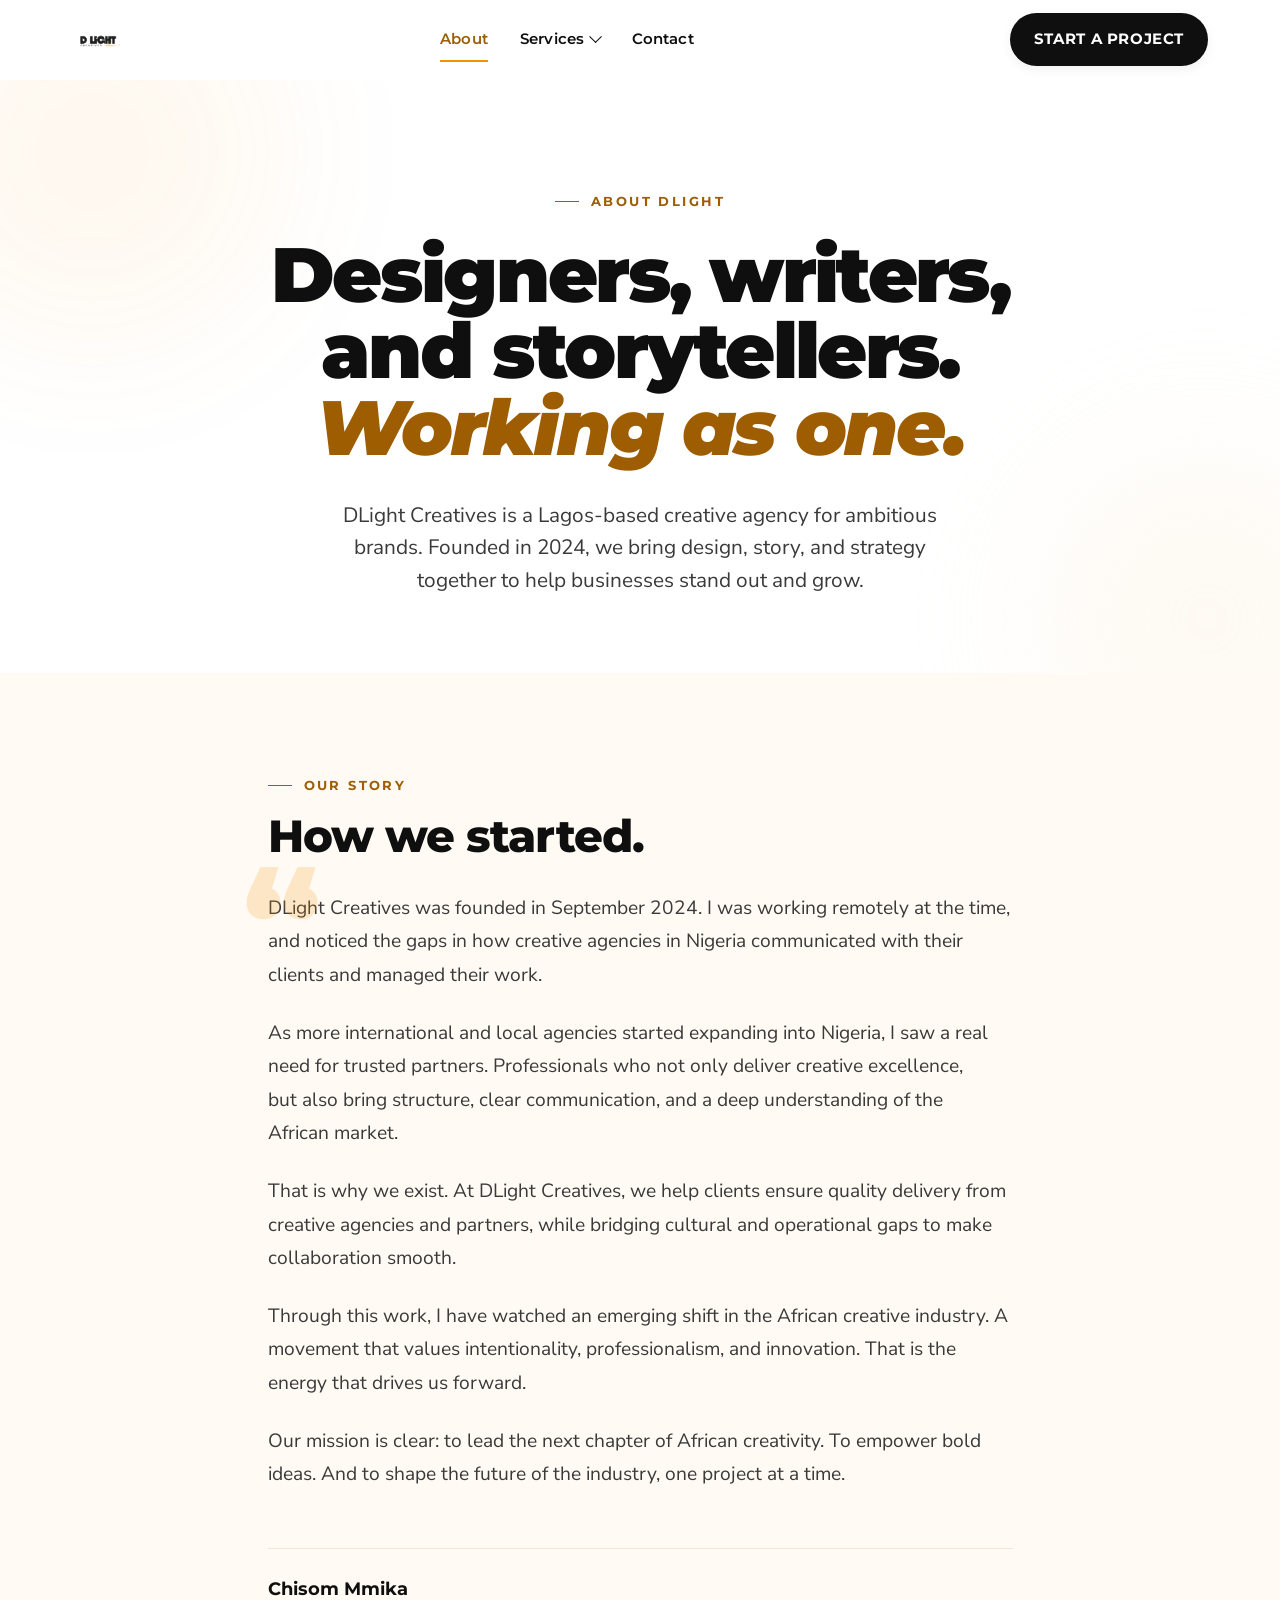
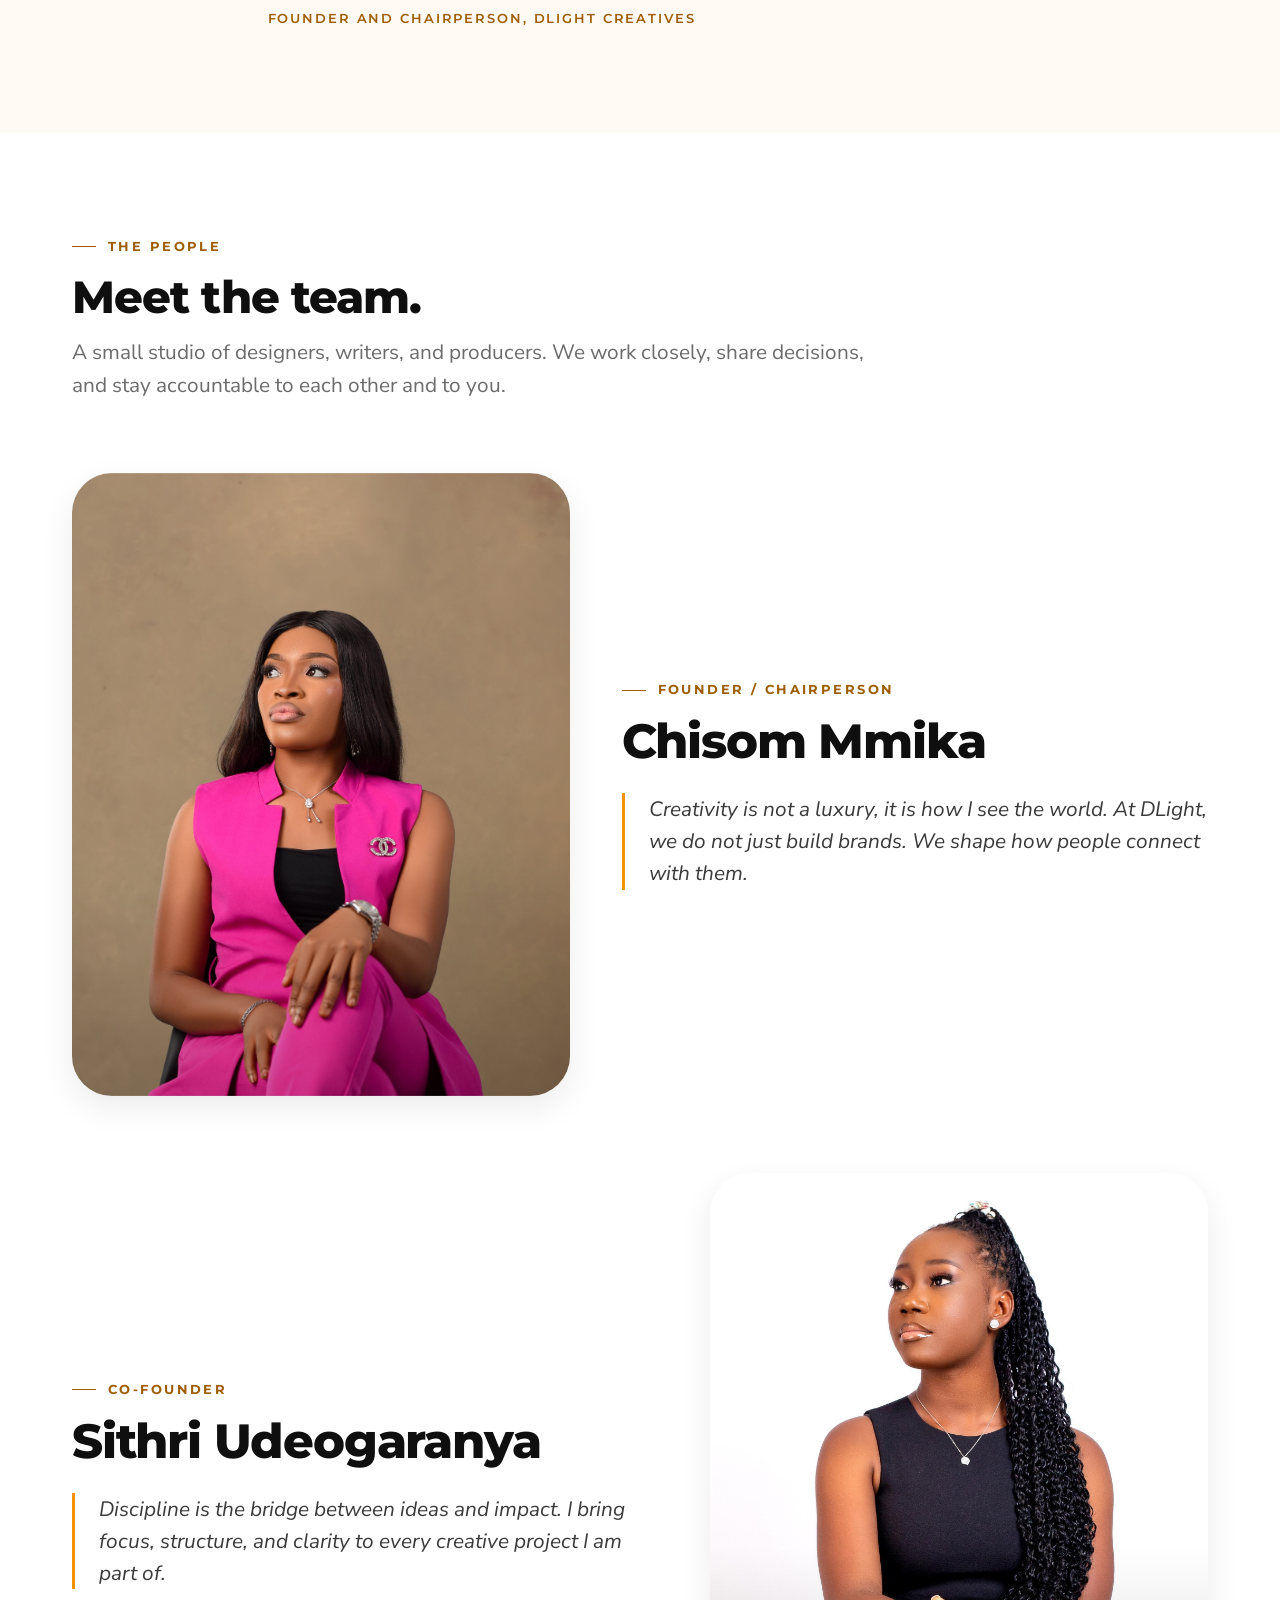
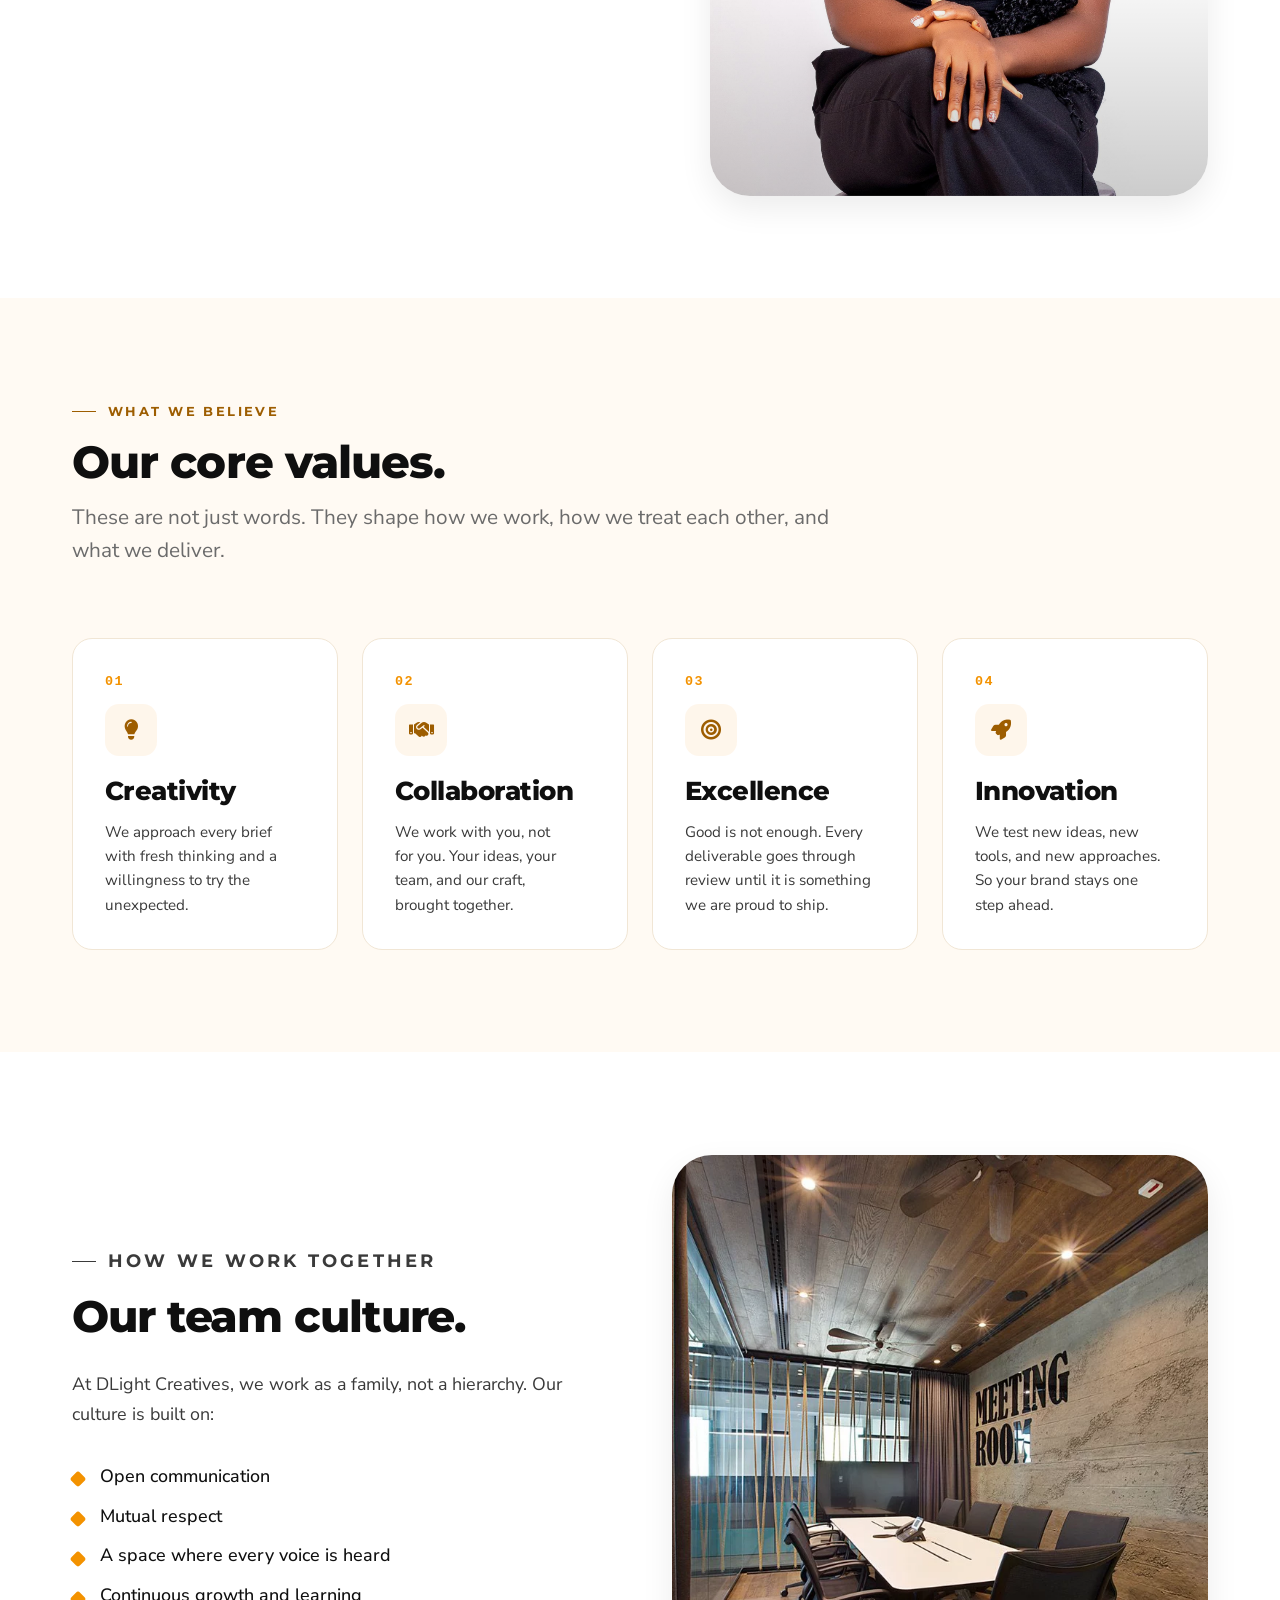
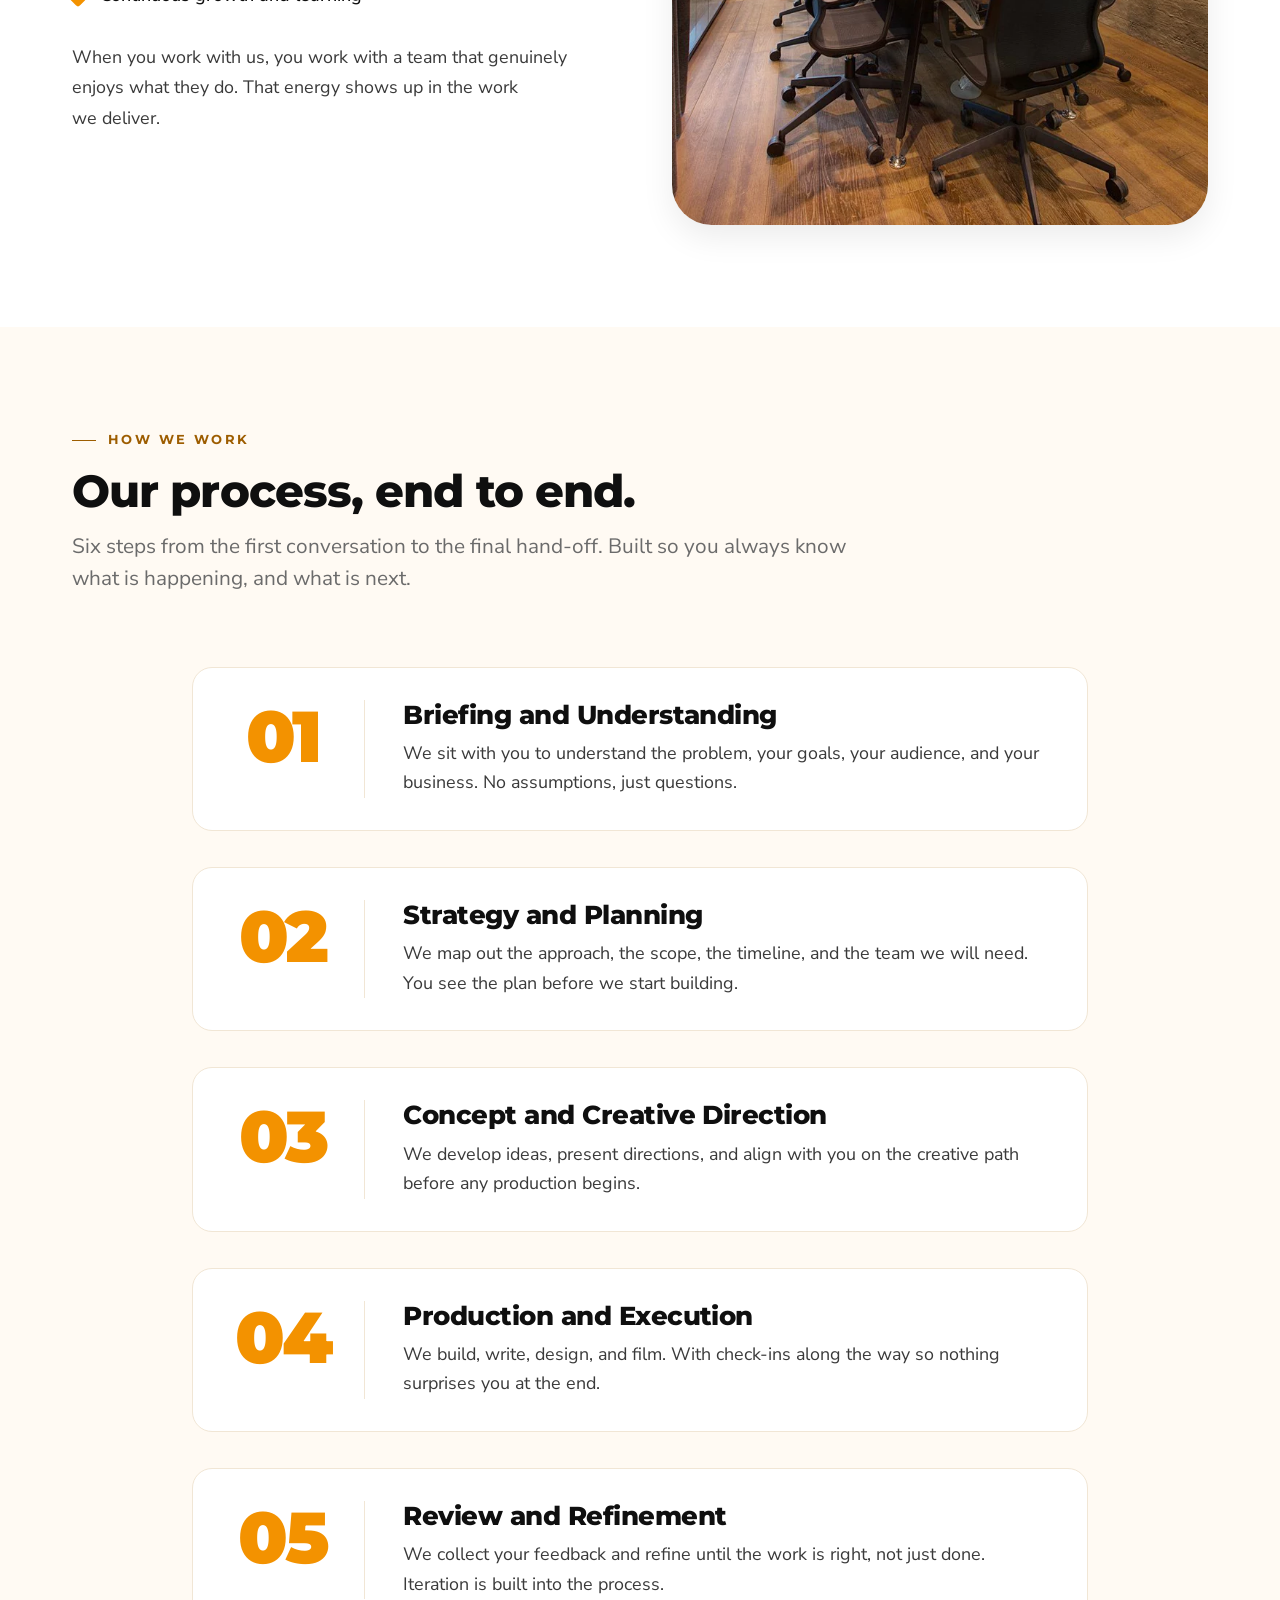
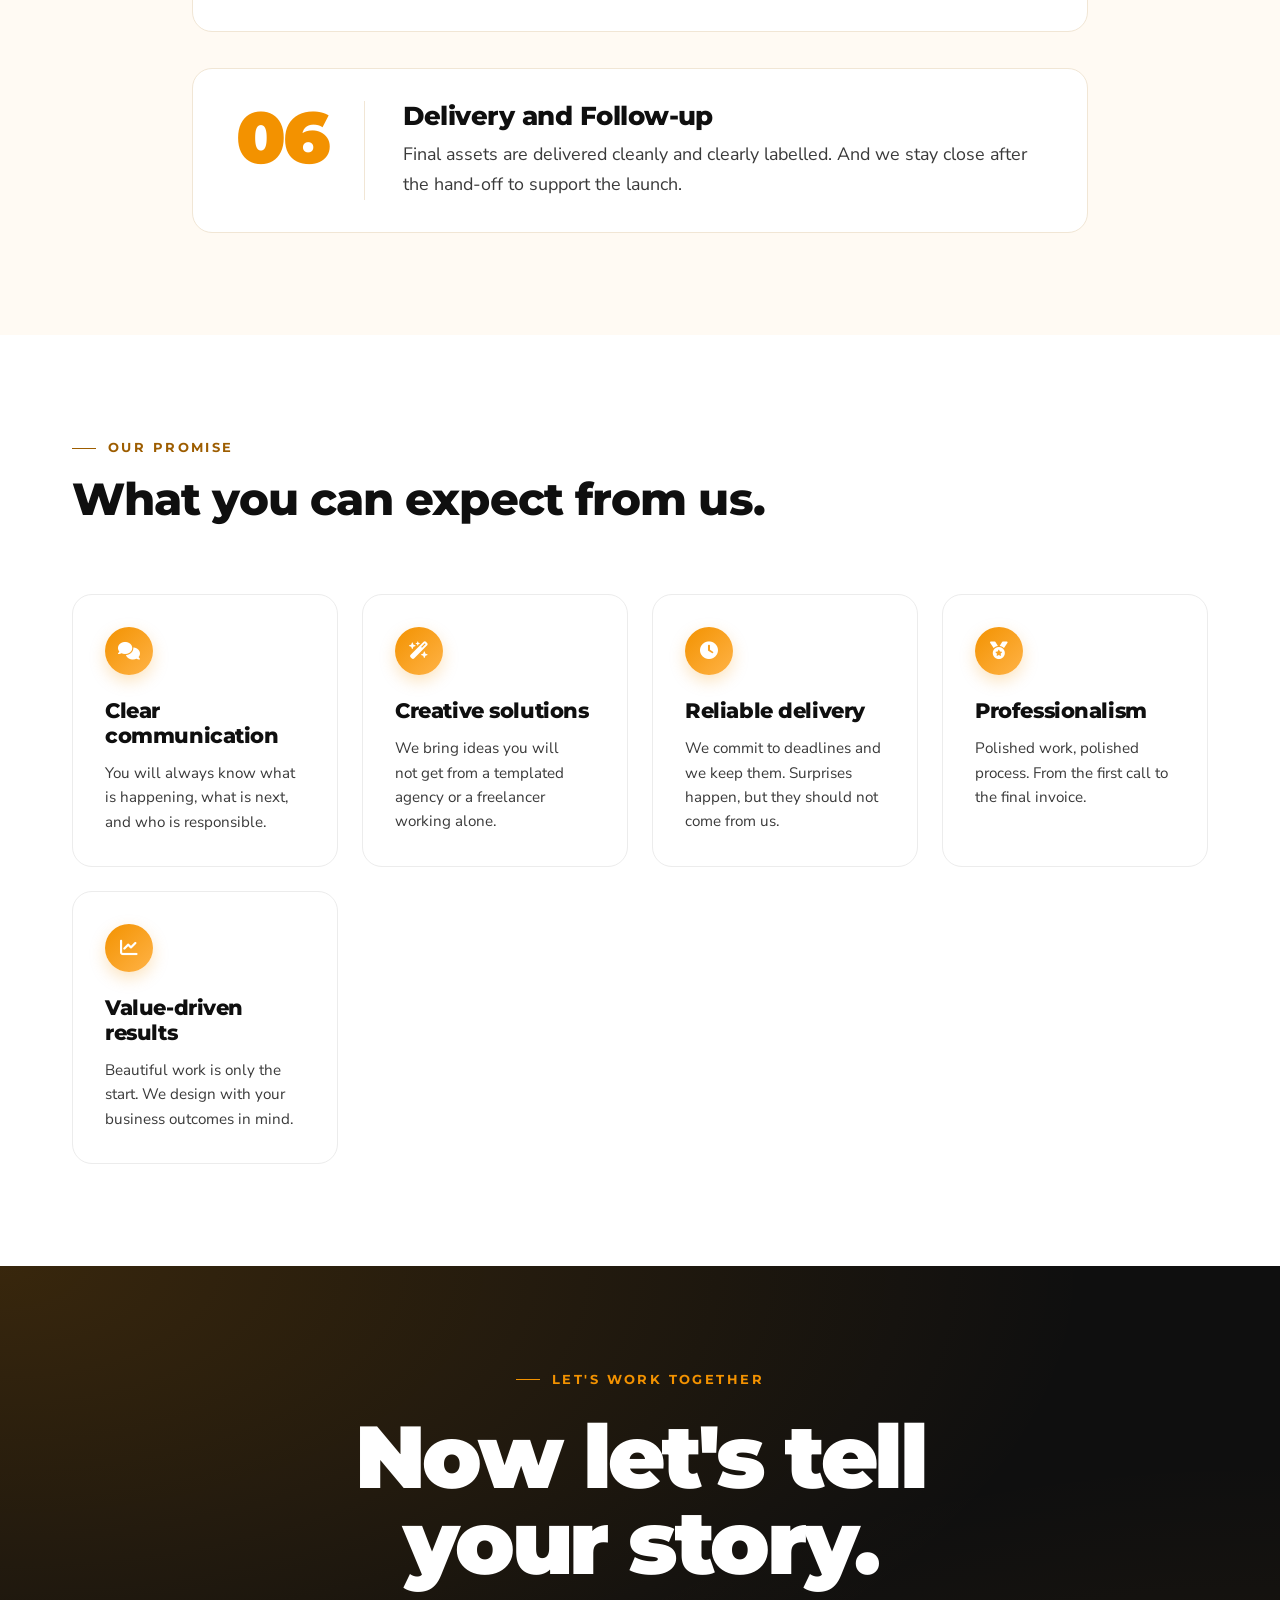
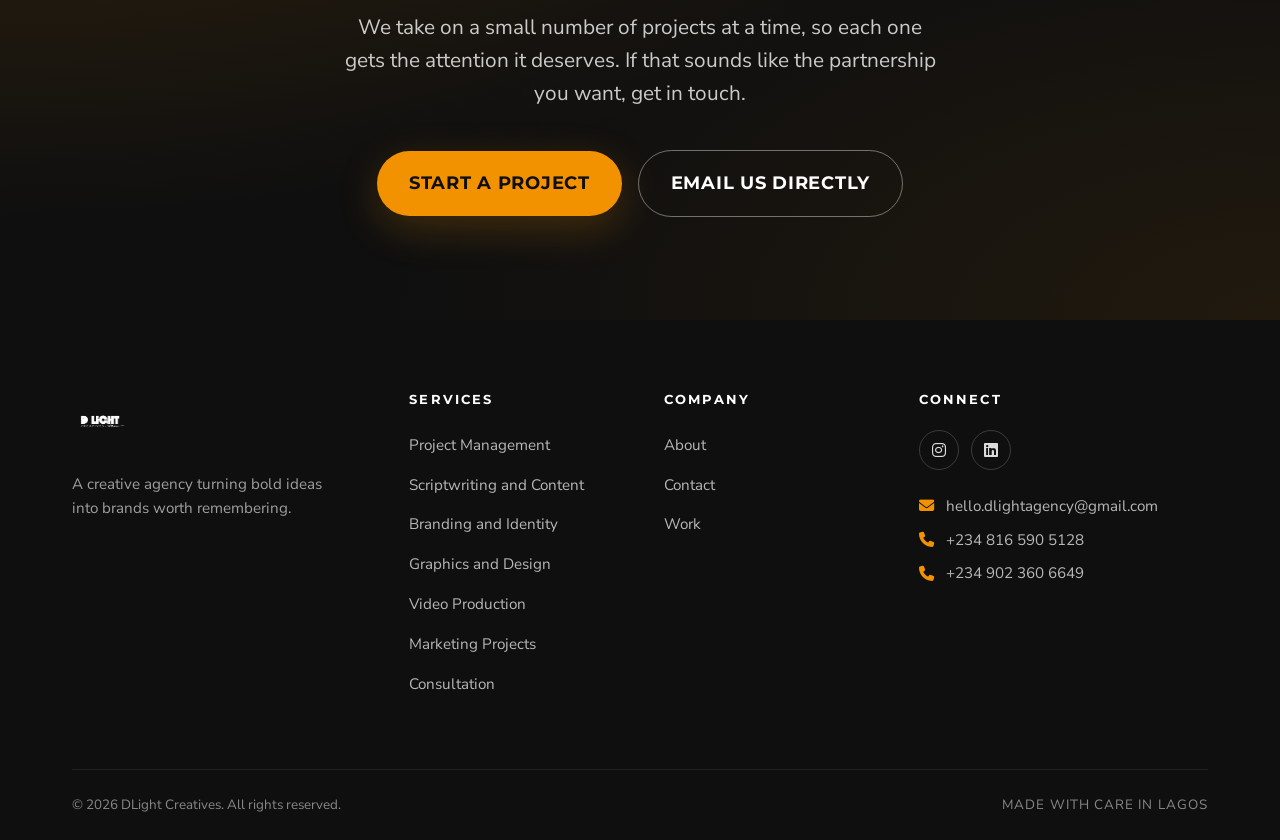
==== about.html @ 4fdcde39 "Initial commit" ====
<!doctype html>
<html lang="en">
  <head>
    <meta charset="UTF-8" />
    <meta
      name="viewport"
      content="width=device-width, initial-scale=1, viewport-fit=cover"
    />
    <meta
      name="theme-color"
      content="#f39200"
      media="(prefers-color-scheme: light)"
    />
    <meta
      name="theme-color"
      content="#0f0f0f"
      media="(prefers-color-scheme: dark)"
    />

    <title>About :: DLight Creatives</title>
    <meta
      name="description"
      content="DLight Creatives is a Lagos-based creative agency founded in 2024. Meet the team behind brands worth talking about, and learn how we work."
    />
    <link rel="canonical" href="https://dlightagency.com/about.html" />

    <!-- Open Graph -->
    <meta property="og:type" content="website" />
    <meta property="og:site_name" content="DLight Creatives" />
    <meta property="og:title" content="About DLight Creatives" />
    <meta
      property="og:description"
      content="The team behind DLight Creatives, the story of how we started, and the way we work."
    />
    <meta property="og:url" content="https://dlightagency.com/about.html" />
    <meta
      property="og:image"
      content="https://dlightagency.com/images/dlight_creatives_logo-removebg-preview.png"
    />
    <meta property="og:locale" content="en_NG" />

    <!-- Twitter -->
    <meta name="twitter:card" content="summary_large_image" />
    <meta name="twitter:title" content="About DLight Creatives" />
    <meta
      name="twitter:description"
      content="The team behind DLight Creatives, our story, and how we work."
    />
    <meta
      name="twitter:image"
      content="https://dlightagency.com/images/dlight_creatives_logo-removebg-preview.png"
    />

    <!-- Favicons -->
    <link
      rel="icon"
      type="image/png"
      href="images/dlight_creatives_logo-removebg-preview.png"
    />
    <link
      rel="apple-touch-icon"
      href="images/dlight_creatives_logo-removebg-preview.png"
    />

    <!-- Fonts -->
    <link rel="preconnect" href="https://fonts.googleapis.com" />
    <link rel="preconnect" href="https://fonts.gstatic.com" crossorigin />
    <link
      href="https://fonts.googleapis.com/css2?family=Montserrat:wght@600;700;800;900&family=Nunito+Sans:wght@400;600;700&display=swap"
      rel="stylesheet"
    />

    <!-- Icons -->
    <link
      rel="stylesheet"
      href="https://cdnjs.cloudflare.com/ajax/libs/font-awesome/6.5.0/css/all.min.css"
    />

    <!-- Styles -->
    <link rel="stylesheet" href="styles.css" />
    <link rel="stylesheet" href="about.css" />

    <!-- Structured data: AboutPage -->
    <script type="application/ld+json">
      {
        "@context": "https://schema.org",
        "@type": "AboutPage",
        "name": "About DLight Creatives",
        "url": "https://dlightagency.com/about.html",
        "mainEntity": {
          "@type": "Organization",
          "name": "DLight Creatives",
          "foundingDate": "2024-09",
          "founder": [
            {
              "@type": "Person",
              "name": "Chisom Mmika",
              "jobTitle": "Chairperson and CEO"
            },
            {
              "@type": "Person",
              "name": "Sithri Udeogaranya",
              "jobTitle": "Co-Founder"
            }
          ],
          "address": {
            "@type": "PostalAddress",
            "addressLocality": "Lagos",
            "addressCountry": "NG"
          }
        }
      }
    </script>
  </head>

  <body>
    <a class="skip-link" href="#main">Skip to content</a>

    <!-- =====================================================================
       HEADER (identical across pages)
       ===================================================================== -->
    <header class="site-header">
      <div class="container header-inner">
        <a href="index.html" class="logo" aria-label="DLight Creatives, home">
          <img
            src="images/dlight_creatives_logo-removebg-preview.png"
            alt="DLight Creatives"
            width="160"
            height="52"
          />
        </a>

        <nav class="main-nav" aria-label="Primary">
          <button
            class="nav-toggle"
            aria-expanded="false"
            aria-controls="primary-menu"
            aria-label="Open menu"
          >
            <span></span>
          </button>

          <ul id="primary-menu" class="nav-list">
            <li class="nav-item">
              <a href="about.html" aria-current="page">About</a>
            </li>
            <li class="nav-item dropdown">
              <button
                class="drop-toggle"
                type="button"
                aria-expanded="false"
                aria-haspopup="true"
              >
                Services <span class="chev" aria-hidden="true"></span>
              </button>
              <div class="mega-menu" role="region" aria-label="Services menu">
                <div class="mega-grid">
                  <div class="mega-col">
                    <h4>Strategy and Story</h4>
                    <ul>
                      <li>
                        <a href="index.html#project-management"
                          >Project Management</a
                        >
                      </li>
                      <li>
                        <a href="index.html#scriptwriting-content"
                          >Scriptwriting and Content</a
                        >
                      </li>
                      <li>
                        <a href="index.html#branding-identity"
                          >Branding and Identity</a
                        >
                      </li>
                      <li>
                        <a href="index.html#consultation-services"
                          >Consultation</a
                        >
                      </li>
                    </ul>
                  </div>
                  <div class="mega-col">
                    <h4>Design and Production</h4>
                    <ul>
                      <li>
                        <a href="index.html#graphics-design"
                          >Graphics and Design</a
                        >
                      </li>
                      <li>
                        <a href="index.html#video-editing"
                          >Video Production and Editing</a
                        >
                      </li>
                      <li>
                        <a href="index.html#marketing-projects"
                          >Marketing Projects</a
                        >
                      </li>
                    </ul>
                  </div>
                </div>
              </div>
            </li>
            <li class="nav-item">
              <a href="contact.html">Contact</a>
            </li>
          </ul>
        </nav>

        <div class="header-cta">
          <a href="contact.html" class="btn btn--primary">Start a project</a>
        </div>
      </div>
    </header>

    <main id="main">
      <!-- =====================================================================
         ABOUT HERO
         ===================================================================== -->
      <section class="about-hero" aria-labelledby="hero-heading">
        <div class="container about-hero-inner">
          <div data-reveal-stagger>
            <p class="eyebrow">About DLight</p>
            <h1 id="hero-heading" class="about-hero__heading display">
              Designers, writers, and storytellers.
              <span class="text-accent">Working as one.</span>
            </h1>
            <p class="lead about-hero__lead">
              DLight Creatives is a Lagos-based creative agency for ambitious
              brands. Founded in 2024, we bring design, story, and strategy
              together to help businesses stand out and grow.
            </p>
          </div>
        </div>
      </section>

      <!-- =====================================================================
         OUR JOURNEY (founder narrative, Chisom's voice)
         ===================================================================== -->
      <section
        class="about-history section section--warm"
        aria-labelledby="history-heading"
      >
        <div class="container container--text">
          <header class="section-head" data-reveal>
            <p class="eyebrow">Our story</p>
            <h2 id="history-heading">How we started.</h2>
          </header>

          <div class="history-content" data-reveal>
            <p>
              DLight Creatives was founded in September 2024. I was working
              remotely at the time, and noticed the gaps in how creative
              agencies in Nigeria communicated with their clients and managed
              their work.
            </p>

            <p>
              As more international and local agencies started expanding into
              Nigeria, I saw a real need for trusted partners. Professionals who
              not only deliver creative excellence, but also bring structure,
              clear communication, and a deep understanding of the African
              market.
            </p>

            <p>
              That is why we exist. At DLight Creatives, we help clients ensure
              quality delivery from creative agencies and partners, while
              bridging cultural and operational gaps to make collaboration
              smooth.
            </p>

            <p>
              Through this work, I have watched an emerging shift in the African
              creative industry. A movement that values intentionality,
              professionalism, and innovation. That is the energy that drives us
              forward.
            </p>

            <p>
              Our mission is clear: to lead the next chapter of African
              creativity. To empower bold ideas. And to shape the future of the
              industry, one project at a time.
            </p>

            <footer class="history-attribution">
              <span class="history-attribution__name">Chisom Mmika</span>
              <span class="history-attribution__role"
                >Founder and Chairperson, DLight Creatives</span
              >
            </footer>
          </div>
        </div>
      </section>

      <!-- =====================================================================
         TEAM
         ===================================================================== -->
      <section class="about-team section" aria-labelledby="team-heading">
        <div class="container">
          <header class="section-head" data-reveal>
            <p class="eyebrow">The people</p>
            <h2 id="team-heading">Meet the team.</h2>
            <p class="lead muted">
              A small studio of designers, writers, and producers. We work
              closely, share decisions, and stay accountable to each other and
              to you.
            </p>
          </header>

          <div class="team-list">
            <article class="team-row" data-reveal>
              <figure class="team-row__photo">
                <img
                  src="images/chis.jpg"
                  alt="Chisom Mmika, Chairperson and CEO"
                  width="600"
                  height="700"
                  loading="lazy"
                  decoding="async"
                />
              </figure>
              <div class="team-row__bio">
                <p class="eyebrow">Founder / Chairperson</p>
                <h3>Chisom Mmika</h3>
                <blockquote>
                  <p>
                    Creativity is not a luxury, it is how I see the world. At
                    DLight, we do not just build brands. We shape how people
                    connect with them.
                  </p>
                </blockquote>
              </div>
            </article>

            <article class="team-row team-row--reverse" data-reveal>
              <figure class="team-row__photo">
                <img
                  src="images/sithri.jpg"
                  alt="Sithri Udeogaranya, Co-Founder"
                  width="600"
                  height="700"
                  loading="lazy"
                  decoding="async"
                />
              </figure>
              <div class="team-row__bio">
                <p class="eyebrow">Co-Founder</p>
                <h3>Sithri Udeogaranya</h3>
                <blockquote>
                  <p>
                    Discipline is the bridge between ideas and impact. I bring
                    focus, structure, and clarity to every creative project I am
                    part of.
                  </p>
                </blockquote>
              </div>
            </article>
          </div>
        </div>
      </section>

      <!-- =====================================================================
         CORE VALUES
         ===================================================================== -->
      <section
        class="about-values section section--warm"
        aria-labelledby="values-heading"
      >
        <div class="container">
          <header class="section-head" data-reveal>
            <p class="eyebrow">What we believe</p>
            <h2 id="values-heading">Our core values.</h2>
            <p class="lead muted">
              These are not just words. They shape how we work, how we treat
              each other, and what we deliver.
            </p>
          </header>

          <ul class="values-grid" data-reveal-stagger>
            <li class="value-card">
              <span class="value-card__number" aria-hidden="true">01</span>
              <div class="value-card__icon" aria-hidden="true">
                <i class="fas fa-lightbulb"></i>
              </div>
              <h3>Creativity</h3>
              <p>
                We approach every brief with fresh thinking and a willingness to
                try the unexpected.
              </p>
            </li>

            <li class="value-card">
              <span class="value-card__number" aria-hidden="true">02</span>
              <div class="value-card__icon" aria-hidden="true">
                <i class="fas fa-handshake"></i>
              </div>
              <h3>Collaboration</h3>
              <p>
                We work with you, not for you. Your ideas, your team, and our
                craft, brought together.
              </p>
            </li>

            <li class="value-card">
              <span class="value-card__number" aria-hidden="true">03</span>
              <div class="value-card__icon" aria-hidden="true">
                <i class="fas fa-bullseye"></i>
              </div>
              <h3>Excellence</h3>
              <p>
                Good is not enough. Every deliverable goes through review until
                it is something we are proud to ship.
              </p>
            </li>

            <li class="value-card">
              <span class="value-card__number" aria-hidden="true">04</span>
              <div class="value-card__icon" aria-hidden="true">
                <i class="fas fa-rocket"></i>
              </div>
              <h3>Innovation</h3>
              <p>
                We test new ideas, new tools, and new approaches. So your brand
                stays one step ahead.
              </p>
            </li>
          </ul>
        </div>
      </section>

      <!-- =====================================================================
         TEAM CULTURE
         ===================================================================== -->
      <section class="about-culture section" aria-labelledby="culture-heading">
        <div class="container">
          <div class="culture-grid">
            <div class="culture-text" data-reveal>
              <p class="eyebrow">How we work together</p>
              <h2 id="culture-heading">Our team culture.</h2>
              <p>
                At DLight Creatives, we work as a family, not a hierarchy. Our
                culture is built on:
              </p>
              <ul class="culture-list">
                <li>Open communication</li>
                <li>Mutual respect</li>
                <li>A space where every voice is heard</li>
                <li>Continuous growth and learning</li>
              </ul>
              <p>
                When you work with us, you work with a team that genuinely
                enjoys what they do. That energy shows up in the work we
                deliver.
              </p>
            </div>

            <figure class="culture-visual" data-reveal>
              <img
                src="images/ourteamculture.webp"
                alt="The DLight Creatives team at work"
                width="700"
                height="800"
                loading="lazy"
                decoding="async"
              />
            </figure>
          </div>
        </div>
      </section>

      <!-- =====================================================================
         PROCESS (full 6-step version)
         ===================================================================== -->
      <section
        id="process"
        class="about-process section section--warm"
        aria-labelledby="process-heading"
      >
        <div class="container">
          <header class="section-head" data-reveal>
            <p class="eyebrow">How we work</p>
            <h2 id="process-heading">Our process, end to end.</h2>
            <p class="lead muted">
              Six steps from the first conversation to the final hand-off. Built
              so you always know what is happening, and what is next.
            </p>
          </header>

          <ol class="process-timeline" data-reveal-stagger>
            <li class="timeline-step">
              <span class="timeline-step__number" aria-hidden="true">01</span>
              <div class="timeline-step__content">
                <h3>Briefing and Understanding</h3>
                <p>
                  We sit with you to understand the problem, your goals, your
                  audience, and your business. No assumptions, just questions.
                </p>
              </div>
            </li>

            <li class="timeline-step">
              <span class="timeline-step__number" aria-hidden="true">02</span>
              <div class="timeline-step__content">
                <h3>Strategy and Planning</h3>
                <p>
                  We map out the approach, the scope, the timeline, and the team
                  we will need. You see the plan before we start building.
                </p>
              </div>
            </li>

            <li class="timeline-step">
              <span class="timeline-step__number" aria-hidden="true">03</span>
              <div class="timeline-step__content">
                <h3>Concept and Creative Direction</h3>
                <p>
                  We develop ideas, present directions, and align with you on
                  the creative path before any production begins.
                </p>
              </div>
            </li>

            <li class="timeline-step">
              <span class="timeline-step__number" aria-hidden="true">04</span>
              <div class="timeline-step__content">
                <h3>Production and Execution</h3>
                <p>
                  We build, write, design, and film. With check-ins along the
                  way so nothing surprises you at the end.
                </p>
              </div>
            </li>

            <li class="timeline-step">
              <span class="timeline-step__number" aria-hidden="true">05</span>
              <div class="timeline-step__content">
                <h3>Review and Refinement</h3>
                <p>
                  We collect your feedback and refine until the work is right,
                  not just done. Iteration is built into the process.
                </p>
              </div>
            </li>

            <li class="timeline-step">
              <span class="timeline-step__number" aria-hidden="true">06</span>
              <div class="timeline-step__content">
                <h3>Delivery and Follow-up</h3>
                <p>
                  Final assets are delivered cleanly and clearly labelled. And
                  we stay close after the hand-off to support the launch.
                </p>
              </div>
            </li>
          </ol>
        </div>
      </section>

      <!-- =====================================================================
         OUR PROMISE
         ===================================================================== -->
      <section class="about-promise section" aria-labelledby="promise-heading">
        <div class="container">
          <header class="section-head" data-reveal>
            <p class="eyebrow">Our promise</p>
            <h2 id="promise-heading">What you can expect from us.</h2>
          </header>

          <ul class="promise-grid" data-reveal-stagger>
            <li class="promise-card">
              <div class="promise-card__icon" aria-hidden="true">
                <i class="fas fa-comments"></i>
              </div>
              <h3>Clear communication</h3>
              <p>
                You will always know what is happening, what is next, and who is
                responsible.
              </p>
            </li>

            <li class="promise-card">
              <div class="promise-card__icon" aria-hidden="true">
                <i class="fas fa-wand-magic-sparkles"></i>
              </div>
              <h3>Creative solutions</h3>
              <p>
                We bring ideas you will not get from a templated agency or a
                freelancer working alone.
              </p>
            </li>

            <li class="promise-card">
              <div class="promise-card__icon" aria-hidden="true">
                <i class="fas fa-clock"></i>
              </div>
              <h3>Reliable delivery</h3>
              <p>
                We commit to deadlines and we keep them. Surprises happen, but
                they should not come from us.
              </p>
            </li>

            <li class="promise-card">
              <div class="promise-card__icon" aria-hidden="true">
                <i class="fas fa-medal"></i>
              </div>
              <h3>Professionalism</h3>
              <p>
                Polished work, polished process. From the first call to the
                final invoice.
              </p>
            </li>

            <li class="promise-card">
              <div class="promise-card__icon" aria-hidden="true">
                <i class="fas fa-chart-line"></i>
              </div>
              <h3>Value-driven results</h3>
              <p>
                Beautiful work is only the start. We design with your business
                outcomes in mind.
              </p>
            </li>
          </ul>
        </div>
      </section>

      <!-- =====================================================================
         CTA BANNER (closing, client-facing)
         ===================================================================== -->
      <section
        class="cta-banner section section--deep"
        aria-labelledby="cta-heading"
      >
        <div class="container cta-content" data-reveal>
          <p class="eyebrow eyebrow--light">Let's work together</p>
          <h2 id="cta-heading" class="cta-heading display">
            Now let's tell your story.
          </h2>
          <p class="cta-lead">
            We take on a small number of projects at a time, so each one gets
            the attention it deserves. If that sounds like the partnership you
            want, get in touch.
          </p>
          <div class="cluster">
            <a href="contact.html" class="btn btn--accent btn--lg"
              >Start a project</a
            >
            <a
              href="mailto:hello.dlightagency@gmail.com"
              class="btn btn--ghost btn--lg"
              >Email us directly</a
            >
          </div>
        </div>
      </section>
    </main>

    <!-- =====================================================================
       FOOTER (identical across pages)
       ===================================================================== -->
    <footer class="site-footer">
      <div class="container">
        <div class="footer-grid">
          <div class="footer-col footer-brand">
            <img
              src="images/dlight_creatives_logo-removebg-preview.png"
              alt="DLight Creatives"
              class="footer-logo"
              width="120"
              height="56"
            />
            <p>
              A creative agency turning bold ideas into brands worth
              remembering.
            </p>
          </div>

          <div class="footer-col">
            <h4>Services</h4>
            <ul>
              <li>
                <a href="index.html#project-management">Project Management</a>
              </li>
              <li>
                <a href="index.html#scriptwriting-content"
                  >Scriptwriting and Content</a
                >
              </li>
              <li>
                <a href="index.html#branding-identity">Branding and Identity</a>
              </li>
              <li>
                <a href="index.html#graphics-design">Graphics and Design</a>
              </li>
              <li><a href="index.html#video-editing">Video Production</a></li>
              <li>
                <a href="index.html#marketing-projects">Marketing Projects</a>
              </li>
              <li>
                <a href="index.html#consultation-services">Consultation</a>
              </li>
            </ul>
          </div>

          <div class="footer-col">
            <h4>Company</h4>
            <ul>
              <li><a href="about.html">About</a></li>
              <li><a href="contact.html">Contact</a></li>
              <li><a href="index.html#work">Work</a></li>
            </ul>
          </div>

          <div class="footer-col footer-connect">
            <h4>Connect</h4>
            <ul class="social-list">
              <li>
                <a
                  href="https://www.instagram.com/_dlightcreatives"
                  target="_blank"
                  rel="noopener"
                  aria-label="DLight on Instagram"
                >
                  <i class="fab fa-instagram" aria-hidden="true"></i>
                </a>
              </li>
              <li>
                <a
                  href="https://www.linkedin.com/in/dlight-creatives-65852138b"
                  target="_blank"
                  rel="noopener"
                  aria-label="DLight on LinkedIn"
                >
                  <i class="fab fa-linkedin" aria-hidden="true"></i>
                </a>
              </li>
            </ul>
            <div class="footer-contact">
              <p>
                <i class="fas fa-envelope" aria-hidden="true"></i>
                <a href="mailto:hello.dlightagency@gmail.com"
                  >hello.dlightagency@gmail.com</a
                >
              </p>
              <p>
                <i class="fas fa-phone" aria-hidden="true"></i>
                <a href="tel:+2348165905128">+234 816 590 5128</a>
              </p>
              <p>
                <i class="fas fa-phone" aria-hidden="true"></i>
                <a href="tel:+2349023606649">+234 902 360 6649</a>
              </p>
            </div>
          </div>
        </div>

        <div class="footer-bottom">
          <p>
            &copy; <span id="year"></span> DLight Creatives. All rights
            reserved.
          </p>
          <p class="made">Made with care in Lagos</p>
        </div>
      </div>
    </footer>

    <script src="scripts.js"></script>
  </body>
</html>
---- styles.css ----
/* ===========================================================================
   DLight Creatives :: Global Styles
   ---------------------------------------------------------------------------
   Foundation for the site. Design tokens, reset, typography, layout
   primitives, shared components (header, footer, buttons, marquee), and the
   motion system. Page-specific styles live in about.css and contact.css.
   =========================================================================== */

/* ---------------------------------------------------------------------------
   1. DESIGN TOKENS
   --------------------------------------------------------------------------- */
:root {
  /* ---- Brand colour ---- */
  --colour-accent: #f39200; /* signature orange */
  --colour-accent-warm: #ffb347; /* highlight */
  --colour-accent-deep: #9d5d00; /* accent-on-white for body text (WCAG AA) */
  --colour-accent-soft: rgba(243, 146, 0, 0.08);
  --colour-accent-glow: rgba(243, 146, 0, 0.18);

  /* ---- Neutrals ---- */
  --colour-ink: #0f0f0f; /* primary text */
  --colour-ink-soft: #3a3a3a; /* body */
  --colour-ink-muted: #6b6b6b; /* meta */
  --colour-ink-faint: #a8a8a8; /* placeholder, disabled */
  --colour-line: #ececec; /* hairlines */
  --colour-line-warm: #f1e6d5; /* hairlines on warm sections */

  /* ---- Surfaces ---- */
  --colour-paper: #ffffff; /* default canvas */
  --colour-paper-warm: #fffaf3; /* warm canvas, section rhythm */
  --colour-paper-cream: #fcefd9; /* warmer, accent panels */
  --colour-paper-deep: #0f0f0f; /* dark sections, footer, CTA */
  --colour-paper-deep-2: #1a1a1a;
  --colour-paper-deep-3: #2a2a2a;

  /* ---- Typefaces ---- */
  --font-display:
    "Montserrat", system-ui, -apple-system, "Segoe UI", sans-serif;
  --font-body: "Nunito Sans", system-ui, -apple-system, "Segoe UI", sans-serif;
  --font-mono: ui-monospace, "SFMono-Regular", Menlo, Consolas, monospace;

  /* ---- Fluid type scale (scales 360px to 1440px) ---- */
  --text-xs: clamp(0.75rem, 0.72rem + 0.15vw, 0.85rem);
  --text-sm: clamp(0.875rem, 0.85rem + 0.15vw, 0.95rem);
  --text-base: clamp(1rem, 0.96rem + 0.2vw, 1.125rem);
  --text-lg: clamp(1.125rem, 1.07rem + 0.3vw, 1.3rem);
  --text-xl: clamp(1.375rem, 1.27rem + 0.5vw, 1.625rem);
  --text-2xl: clamp(1.625rem, 1.45rem + 0.8vw, 2.125rem);
  --text-3xl: clamp(2rem, 1.7rem + 1.4vw, 2.875rem);
  --text-4xl: clamp(2.5rem, 2.1rem + 2vw, 3.75rem);
  --text-5xl: clamp(3rem, 2.4rem + 3vw, 4.875rem);
  --text-display: clamp(3.5rem, 2.5rem + 5.5vw, 7.5rem);

  /* ---- Spacing scale (4px base) ---- */
  --space-3xs: 0.25rem;
  --space-2xs: 0.5rem;
  --space-xs: 0.75rem;
  --space-sm: 1rem;
  --space-md: 1.5rem;
  --space-lg: 2rem;
  --space-xl: 3rem;
  --space-2xl: 4.5rem;
  --space-3xl: 6.5rem;
  --space-4xl: 9rem;

  --section-pad: clamp(4rem, 8vw, 7.5rem); /* vertical rhythm */

  /* ---- Radii ---- */
  --radius-sm: 0.5rem;
  --radius-md: 0.875rem;
  --radius-lg: 1.25rem;
  --radius-xl: 1.75rem;
  --radius-2xl: 2.5rem;
  --radius-full: 9999px;

  /* ---- Shadows ---- */
  --shadow-xs: 0 1px 2px rgba(15, 15, 15, 0.04);
  --shadow-sm: 0 4px 12px rgba(15, 15, 15, 0.05);
  --shadow-md: 0 12px 32px rgba(15, 15, 15, 0.08);
  --shadow-lg: 0 24px 64px rgba(15, 15, 15, 0.12);
  --shadow-glow: 0 12px 40px rgba(243, 146, 0, 0.22);

  /* ---- Motion ---- */
  --ease-out-soft: cubic-bezier(0.16, 1, 0.3, 1);
  --ease-out-bold: cubic-bezier(0.34, 1.56, 0.64, 1);
  --ease-in-out: cubic-bezier(0.65, 0, 0.35, 1);
  --duration-fast: 180ms;
  --duration-base: 320ms;
  --duration-slow: 600ms;

  /* ---- Layout ---- */
  --container-narrow: 65ch;
  --container-text: 75ch;
  --container-wide: 76rem; /* ~1216px */
  --container-full: 88rem; /* ~1408px */
  --container-pad: clamp(1.25rem, 4vw, 2.5rem);

  /* ---- Layers ---- */
  --z-base: 1;
  --z-raised: 10;
  --z-sticky: 50;
  --z-overlay: 100;
  --z-header: 200;
  --z-dropdown: 300;
  --z-modal: 400;
  --z-toast: 500;

  /* ---- Header sizing ---- */
  --header-height: clamp(64px, 8vw, 80px);
}

/* ---------------------------------------------------------------------------
   2. RESET & BASE
   --------------------------------------------------------------------------- */
*,
*::before,
*::after {
  box-sizing: border-box;
}
* {
  margin: 0;
  padding: 0;
}

html {
  -webkit-text-size-adjust: 100%;
  text-rendering: optimizeLegibility;
  scroll-behavior: smooth;
  scroll-padding-top: calc(var(--header-height) + 1.5rem);
}

body {
  min-height: 100dvh;
  background: var(--colour-paper);
  color: var(--colour-ink);
  font-family: var(--font-body);
  font-size: var(--text-base);
  font-weight: 400;
  line-height: 1.6;
  -webkit-font-smoothing: antialiased;
  -moz-osx-font-smoothing: grayscale;
  overflow-x: clip; /* clip is sticky-safe */
}

img,
picture,
svg,
video {
  display: block;
  max-width: 100%;
  height: auto;
}

input,
button,
textarea,
select {
  font: inherit;
  color: inherit;
}

button {
  background: none;
  border: 0;
  cursor: pointer;
}

a {
  color: inherit;
  text-decoration: none;
}

ul,
ol {
  list-style: none;
}

:focus-visible {
  outline: 3px solid var(--colour-accent);
  outline-offset: 3px;
  border-radius: 4px;
}

::selection {
  background: var(--colour-accent);
  color: white;
}

/* Screen-reader-only utility */
.sr-only {
  position: absolute;
  width: 1px;
  height: 1px;
  padding: 0;
  margin: -1px;
  overflow: hidden;
  clip-path: inset(50%);
  white-space: nowrap;
  border: 0;
}

/* Skip-to-content (keyboard a11y) */
.skip-link {
  position: absolute;
  inset: 1rem auto auto 1rem;
  padding: 0.75rem 1.25rem;
  background: var(--colour-paper-deep);
  color: var(--colour-paper);
  border-radius: var(--radius-md);
  font-weight: 600;
  z-index: var(--z-modal);
  transform: translateY(-200%);
  transition: transform var(--duration-base) var(--ease-out-soft);
}
.skip-link:focus-visible {
  transform: translateY(0);
}

/* ---------------------------------------------------------------------------
   3. TYPOGRAPHY
   --------------------------------------------------------------------------- */
h1,
h2,
h3,
h4,
h5,
h6 {
  font-family: var(--font-display);
  font-weight: 800;
  line-height: 1.05;
  letter-spacing: -0.02em;
  color: var(--colour-ink);
  text-wrap: balance;
}

p {
  text-wrap: pretty;
}

h1 {
  font-size: var(--text-4xl);
}
h2 {
  font-size: var(--text-3xl);
}
h3 {
  font-size: var(--text-2xl);
}
h4 {
  font-size: var(--text-xl);
}
h5 {
  font-size: var(--text-lg);
}
h6 {
  font-size: var(--text-base);
}

.display {
  font-family: var(--font-display);
  font-weight: 900;
  font-size: var(--text-display);
  line-height: 0.95;
  letter-spacing: -0.04em;
  text-wrap: balance;
}

.eyebrow {
  display: inline-flex;
  align-items: center;
  gap: 0.75rem;
  font-family: var(--font-display);
  font-size: var(--text-xs);
  font-weight: 700;
  text-transform: uppercase;
  letter-spacing: 0.18em;
  color: var(--colour-accent-deep);
}
.eyebrow::before {
  content: "";
  display: inline-block;
  width: 1.5rem;
  height: 1px;
  background: currentColor;
}

.lead {
  font-size: var(--text-lg);
  line-height: 1.55;
  color: var(--colour-ink-soft);
  max-width: var(--container-text);
}

.section-number {
  font-family: var(--font-mono);
  font-size: var(--text-xs);
  font-weight: 600;
  color: var(--colour-accent);
  letter-spacing: 0.08em;
}

.muted {
  color: var(--colour-ink-muted);
}
.text-accent {
  color: var(--colour-accent-deep);
}
.text-italic {
  font-style: italic;
}

/* ---------------------------------------------------------------------------
   4. LAYOUT PRIMITIVES
   --------------------------------------------------------------------------- */
.container {
  width: 100%;
  max-width: var(--container-wide);
  margin-inline: auto;
  padding-inline: var(--container-pad);
}
.container--narrow {
  max-width: var(--container-narrow);
}
.container--text {
  max-width: var(--container-text);
}
.container--full {
  max-width: var(--container-full);
}

.section {
  padding-block: var(--section-pad);
  position: relative;
}

.section--warm {
  background: var(--colour-paper-warm);
}
.section--cream {
  background: var(--colour-paper-cream);
}
.section--deep {
  background: var(--colour-paper-deep);
  color: white;
}
.section--deep h1,
.section--deep h2,
.section--deep h3,
.section--deep h4 {
  color: white;
}

/* Stack utility: vertical rhythm between siblings */
.stack > * + * {
  margin-block-start: var(--stack-space, var(--space-md));
}
.stack--xs > * + * {
  --stack-space: var(--space-xs);
}
.stack--sm > * + * {
  --stack-space: var(--space-sm);
}
.stack--md > * + * {
  --stack-space: var(--space-md);
}
.stack--lg > * + * {
  --stack-space: var(--space-lg);
}
.stack--xl > * + * {
  --stack-space: var(--space-xl);
}

/* Cluster: inline group with gap and wrap */
.cluster {
  display: flex;
  flex-wrap: wrap;
  gap: var(--cluster-gap, var(--space-sm));
  align-items: center;
}

/* Section heading bundle */
.section-head {
  display: grid;
  gap: var(--space-sm);
  margin-bottom: var(--space-2xl);
  max-width: 50rem;
}
.section-head--center {
  margin-inline: auto;
  text-align: center;
  justify-items: center;
}

/* ---------------------------------------------------------------------------
   5. BUTTONS
   --------------------------------------------------------------------------- */
.btn {
  --btn-pad-y: 0.875rem;
  --btn-pad-x: 1.5rem;
  display: inline-flex;
  align-items: center;
  justify-content: center;
  gap: 0.5rem;
  padding: var(--btn-pad-y) var(--btn-pad-x);
  font-family: var(--font-display);
  font-size: var(--text-sm);
  font-weight: 700;
  letter-spacing: 0.04em;
  text-transform: uppercase;
  border-radius: var(--radius-full);
  cursor: pointer;
  user-select: none;
  text-decoration: none;
  white-space: nowrap;
  transition:
    transform var(--duration-fast) var(--ease-out-soft),
    box-shadow var(--duration-fast) var(--ease-out-soft),
    background var(--duration-fast) var(--ease-out-soft),
    color var(--duration-fast) var(--ease-out-soft);
  -webkit-tap-highlight-color: transparent;
}

.btn--primary {
  background: var(--colour-ink);
  color: var(--colour-paper);
  box-shadow: var(--shadow-sm);
}
.btn--primary:hover {
  background: var(--colour-accent-deep);
  transform: translateY(-2px);
  box-shadow: var(--shadow-md);
}

.btn--accent {
  background: var(--colour-accent);
  color: var(--colour-ink);
  box-shadow: var(--shadow-glow);
}
.btn--accent:hover {
  transform: translateY(-2px);
  box-shadow: 0 18px 48px rgba(243, 146, 0, 0.32);
}

.btn--ghost {
  background: transparent;
  color: currentColor;
  border: 1.5px solid currentColor;
}
.btn--ghost:hover {
  background: var(--colour-ink);
  color: var(--colour-paper);
  border-color: var(--colour-ink);
  transform: translateY(-2px);
}
.section--deep .btn--ghost {
  border-color: rgba(255, 255, 255, 0.4);
}
.section--deep .btn--ghost:hover {
  background: white;
  border-color: white;
  color: var(--colour-ink);
}

.btn--lg {
  --btn-pad-y: 1.125rem;
  --btn-pad-x: 2rem;
  font-size: var(--text-base);
}

.btn:active {
  transform: translateY(0);
}

/* Link-style button with arrow */
.btn-link {
  display: inline-flex;
  align-items: center;
  gap: 0.5rem;
  font-family: var(--font-display);
  font-weight: 700;
  font-size: var(--text-sm);
  text-transform: uppercase;
  letter-spacing: 0.08em;
  color: var(--colour-ink);
  padding-block: 0.25rem;
  border-bottom: 2px solid var(--colour-accent);
  transition:
    gap var(--duration-fast) var(--ease-out-soft),
    color var(--duration-fast) var(--ease-out-soft);
}
.btn-link::after {
  content: "→";
  font-family: var(--font-body);
  transition: transform var(--duration-fast) var(--ease-out-soft);
}
.btn-link:hover {
  color: var(--colour-accent-deep);
  gap: 0.875rem;
}
.btn-link:hover::after {
  transform: translateX(2px);
}

/* ---------------------------------------------------------------------------
   6. HEADER & NAVIGATION (Desktop default)
   --------------------------------------------------------------------------- */
.site-header {
  position: fixed;
  inset: 0 0 auto 0;
  z-index: var(--z-header);
  height: var(--header-height);
  background: rgba(255, 255, 255, 0.78);
  backdrop-filter: blur(14px) saturate(140%);
  -webkit-backdrop-filter: blur(14px) saturate(140%);
  border-bottom: 1px solid transparent;
  transition:
    background var(--duration-base) var(--ease-out-soft),
    border-color var(--duration-base) var(--ease-out-soft);
}

.site-header[data-scrolled="true"] {
  background: rgba(255, 255, 255, 0.94);
  border-bottom-color: var(--colour-line);
}

.header-inner {
  height: 100%;
  display: flex;
  align-items: center;
  justify-content: space-between;
  gap: var(--space-md);
}

.logo {
  display: flex;
  align-items: center;
  height: 100%;
  flex-shrink: 0;
}
.logo img {
  height: clamp(38px, 6vw, 52px);
  width: auto;
}

/* ---- Primary navigation ---- */
.main-nav {
  display: flex;
  align-items: center;
}

.nav-list {
  display: flex;
  align-items: center;
  gap: var(--space-lg);
}

.nav-item {
  position: relative;
}

.nav-item > a,
.nav-item > button {
  display: inline-flex;
  align-items: center;
  gap: 0.4rem;
  padding: 0.5rem 0;
  font-family: var(--font-display);
  font-size: var(--text-sm);
  font-weight: 600;
  letter-spacing: 0.01em;
  color: var(--colour-ink);
  position: relative;
  transition: color var(--duration-fast) var(--ease-out-soft);
}

.nav-item > a::after {
  content: "";
  position: absolute;
  inset: auto 0 -2px 0;
  height: 2px;
  background: var(--colour-accent);
  transform: scaleX(0);
  transform-origin: left center;
  transition: transform var(--duration-base) var(--ease-out-soft);
}
.nav-item > a:hover,
.nav-item > a[aria-current="page"] {
  color: var(--colour-accent-deep);
}
.nav-item > a:hover::after,
.nav-item > a[aria-current="page"]::after {
  transform: scaleX(1);
}

/* Chevron */
.chev {
  display: inline-block;
  width: 0.6em;
  height: 0.6em;
  border-right: 1.5px solid currentColor;
  border-bottom: 1.5px solid currentColor;
  transform: rotate(45deg) translate(-2px, -2px);
  transition: transform var(--duration-base) var(--ease-out-soft);
}
.dropdown[data-open="true"] .chev {
  transform: rotate(-135deg) translate(-2px, -2px);
}

/* ---- Mega menu ---- */
.mega-menu {
  position: absolute;
  top: calc(100% + 0.5rem);
  left: 50%;
  transform: translateX(-50%) translateY(-8px);
  width: min(44rem, calc(100vw - 2rem));
  background: var(--colour-paper);
  border-radius: var(--radius-lg);
  box-shadow: var(--shadow-lg);
  border: 1px solid var(--colour-line);
  padding: var(--space-lg) var(--space-xl);
  opacity: 0;
  visibility: hidden;
  z-index: var(--z-dropdown);
  transition:
    opacity var(--duration-base) var(--ease-out-soft),
    transform var(--duration-base) var(--ease-out-soft),
    visibility 0s var(--duration-base);
}
.dropdown[data-open="true"] .mega-menu {
  opacity: 1;
  visibility: visible;
  transform: translateX(-50%) translateY(0);
  transition-delay: 0s;
}
.mega-grid {
  display: grid;
  grid-template-columns: 1fr 1fr;
  gap: var(--space-xl);
}
.mega-col h4 {
  font-size: var(--text-xs);
  font-weight: 700;
  text-transform: uppercase;
  letter-spacing: 0.14em;
  color: var(--colour-accent-deep);
  margin-bottom: var(--space-sm);
}
.mega-col ul {
  display: grid;
  gap: 0.6rem;
}
.mega-col a {
  display: block;
  font-family: var(--font-body);
  font-weight: 600;
  font-size: var(--text-sm);
  color: var(--colour-ink);
  padding: 0.25rem 0;
  transition:
    color var(--duration-fast),
    transform var(--duration-fast);
}
.mega-col a:hover {
  color: var(--colour-accent-deep);
  transform: translateX(4px);
}

.header-cta {
  display: flex;
  align-items: center;
}

/* ---- Hamburger ---- */
.nav-toggle {
  display: none;
  width: 44px;
  height: 44px;
  position: relative;
  z-index: 2;
}
.nav-toggle span,
.nav-toggle span::before,
.nav-toggle span::after {
  content: "";
  position: absolute;
  left: 50%;
  width: 22px;
  height: 2px;
  background: var(--colour-ink);
  border-radius: 2px;
  transform: translateX(-50%);
  transition:
    transform var(--duration-base) var(--ease-out-soft),
    top var(--duration-base) var(--ease-out-soft),
    opacity var(--duration-fast);
}
.nav-toggle span {
  top: 50%;
  transform: translate(-50%, -50%);
}
.nav-toggle span::before {
  top: -7px;
}
.nav-toggle span::after {
  top: 7px;
}

.nav-toggle[aria-expanded="true"] span {
  background: transparent;
}
.nav-toggle[aria-expanded="true"] span::before {
  top: 0;
  transform: translateX(-50%) rotate(45deg);
}
.nav-toggle[aria-expanded="true"] span::after {
  top: 0;
  transform: translateX(-50%) rotate(-45deg);
}

/* ---------------------------------------------------------------------------
   7. NAV at tablet & below
   --------------------------------------------------------------------------- */
@media (max-width: 960px) {
  .nav-toggle {
    display: block;
  }
  .header-cta {
    display: none;
  }
  .main-nav {
    position: static;
  }

  .nav-list {
    position: fixed;
    inset: var(--header-height) 0 0 0;
    flex-direction: column;
    align-items: stretch;
    justify-content: flex-start;
    gap: 0;
    padding: var(--space-xl) var(--container-pad) var(--space-2xl);
    background: var(--colour-paper);
    border-top: 1px solid var(--colour-line);
    transform: translateY(-100%);
    visibility: hidden;
    overflow-y: auto;
    z-index: 1;
    transition:
      transform var(--duration-slow) var(--ease-out-soft),
      visibility 0s var(--duration-slow);
  }
  .nav-list[data-open="true"] {
    transform: translateY(0);
    visibility: visible;
    transition-delay: 0s;
  }

  .nav-item {
    border-bottom: 1px solid var(--colour-line);
  }
  .nav-item:last-child {
    border-bottom: 0;
  }

  .nav-item > a,
  .nav-item > button {
    width: 100%;
    padding: var(--space-md) 0;
    font-size: var(--text-lg);
    justify-content: space-between;
  }
  .nav-item > a::after {
    display: none;
  }

  /* Mega menu becomes inline accordion */
  .mega-menu {
    position: static;
    transform: none;
    width: auto;
    background: transparent;
    border: 0;
    box-shadow: none;
    padding: 0 0 var(--space-md) 0;
    opacity: 1;
    visibility: visible;
    max-height: 0;
    overflow: hidden;
    transition: max-height var(--duration-base) var(--ease-out-soft);
  }
  .dropdown[data-open="true"] .mega-menu {
    max-height: 60rem;
    transform: none;
  }
  .mega-grid {
    grid-template-columns: 1fr;
    gap: var(--space-md);
  }
  .mega-col ul {
    gap: var(--space-2xs);
  }
  .mega-col a {
    padding: 0.4rem 0;
  }
}

/* ---------------------------------------------------------------------------
   8. FOOTER
   --------------------------------------------------------------------------- */
.site-footer {
  background: var(--colour-paper-deep);
  color: rgba(255, 255, 255, 0.78);
  padding-block: var(--space-2xl) var(--space-md);
  position: relative;
}

.footer-grid {
  display: grid;
  grid-template-columns: 1.4fr 1fr 1fr 1.4fr;
  gap: var(--space-xl);
  align-items: start;
  padding-bottom: var(--space-2xl);
  border-bottom: 1px solid rgba(255, 255, 255, 0.08);
}

.footer-brand .footer-logo {
  height: 56px;
  width: auto;
  filter: brightness(0) invert(1);
  margin-bottom: var(--space-md);
}
.footer-brand p {
  font-size: var(--text-sm);
  line-height: 1.6;
  max-width: 28ch;
  color: rgba(255, 255, 255, 0.6);
}

.footer-col h4 {
  font-family: var(--font-display);
  font-size: var(--text-xs);
  font-weight: 700;
  text-transform: uppercase;
  letter-spacing: 0.16em;
  color: white;
  margin-bottom: var(--space-md);
}
.footer-col ul {
  display: grid;
  gap: 0.7rem;
}
.footer-col a {
  font-size: var(--text-sm);
  color: rgba(255, 255, 255, 0.7);
  display: inline-block;
  transition:
    color var(--duration-fast),
    transform var(--duration-fast);
}
.footer-col a:hover {
  color: var(--colour-accent);
  transform: translateX(3px);
}

.footer-connect .social-list {
  display: flex;
  gap: 0.75rem;
  margin-bottom: var(--space-md);
}
.footer-connect .social-list a {
  width: 40px;
  height: 40px;
  display: grid;
  place-items: center;
  border: 1px solid rgba(255, 255, 255, 0.18);
  border-radius: 50%;
  color: rgba(255, 255, 255, 0.85);
  font-size: 1rem;
  transition:
    background var(--duration-fast),
    color var(--duration-fast),
    border-color var(--duration-fast),
    transform var(--duration-fast);
}
.footer-connect .social-list a:hover {
  background: var(--colour-accent);
  border-color: var(--colour-accent);
  color: var(--colour-ink);
  transform: translateY(-3px);
}

.footer-contact {
  display: grid;
  gap: 0.6rem;
}
.footer-contact p {
  display: flex;
  align-items: center;
  gap: 0.7rem;
  font-size: var(--text-sm);
  color: rgba(255, 255, 255, 0.75);
}
.footer-contact i {
  color: var(--colour-accent);
  width: 16px;
  text-align: center;
}
.footer-contact a:hover {
  color: var(--colour-accent);
}

.footer-bottom {
  padding-top: var(--space-md);
  display: flex;
  align-items: center;
  justify-content: space-between;
  gap: var(--space-md);
  flex-wrap: wrap;
  font-size: var(--text-xs);
  color: rgba(255, 255, 255, 0.5);
}
.footer-bottom .made {
  letter-spacing: 0.08em;
  text-transform: uppercase;
}

@media (max-width: 960px) {
  .footer-grid {
    grid-template-columns: 1fr 1fr;
    gap: var(--space-lg);
  }
  .footer-brand {
    grid-column: 1 / -1;
  }
}
@media (max-width: 560px) {
  .footer-grid {
    grid-template-columns: 1fr;
  }
  .footer-bottom {
    justify-content: flex-start;
  }
}

/* ---------------------------------------------------------------------------
   9. SHARED COMPONENTS
   --------------------------------------------------------------------------- */

/* ---- Marquee (continuous horizontal scroll) ---- */
.marquee {
  position: relative;
  width: 100%;
  overflow: hidden;
  mask-image: linear-gradient(
    90deg,
    transparent,
    black 6%,
    black 94%,
    transparent
  );
  -webkit-mask-image: linear-gradient(
    90deg,
    transparent,
    black 6%,
    black 94%,
    transparent
  );
}
.marquee__track {
  display: flex;
  align-items: center;
  gap: var(--space-xl);
  width: max-content;
  animation: marquee-scroll var(--marquee-duration, 40s) linear infinite;
}
.marquee:hover .marquee__track {
  animation-play-state: paused;
}

@keyframes marquee-scroll {
  to {
    transform: translateX(-50%);
  }
}

/* ---- Base card ---- */
.card {
  background: var(--colour-paper);
  border-radius: var(--radius-lg);
  border: 1px solid var(--colour-line);
  padding: var(--space-lg);
  transition:
    border-color var(--duration-base) var(--ease-out-soft),
    transform var(--duration-base) var(--ease-out-soft),
    box-shadow var(--duration-base) var(--ease-out-soft);
}
.card--hover:hover {
  border-color: var(--colour-accent);
  transform: translateY(-4px);
  box-shadow: var(--shadow-md);
}

/* ---- Tag / pill ---- */
.tag {
  display: inline-flex;
  align-items: center;
  padding: 0.35rem 0.75rem;
  font-size: var(--text-xs);
  font-family: var(--font-display);
  font-weight: 700;
  letter-spacing: 0.08em;
  text-transform: uppercase;
  border-radius: var(--radius-full);
  background: var(--colour-accent-soft);
  color: var(--colour-accent-deep);
}

/* ---------------------------------------------------------------------------
   10. REVEAL & MOTION SYSTEM
   --------------------------------------------------------------------------- */
[data-reveal] {
  opacity: 0;
  transform: translateY(28px);
  transition:
    opacity var(--duration-slow) var(--ease-out-soft),
    transform var(--duration-slow) var(--ease-out-soft);
}
[data-reveal][data-revealed="true"] {
  opacity: 1;
  transform: translateY(0);
}

/* Stagger children of an element */
[data-reveal-stagger] > * {
  opacity: 0;
  transform: translateY(28px);
  transition:
    opacity var(--duration-slow) var(--ease-out-soft),
    transform var(--duration-slow) var(--ease-out-soft);
}
[data-reveal-stagger][data-revealed="true"] > * {
  opacity: 1;
  transform: translateY(0);
}
[data-reveal-stagger][data-revealed="true"] > *:nth-child(1) {
  transition-delay: 0ms;
}
[data-reveal-stagger][data-revealed="true"] > *:nth-child(2) {
  transition-delay: 80ms;
}
[data-reveal-stagger][data-revealed="true"] > *:nth-child(3) {
  transition-delay: 160ms;
}
[data-reveal-stagger][data-revealed="true"] > *:nth-child(4) {
  transition-delay: 240ms;
}
[data-reveal-stagger][data-revealed="true"] > *:nth-child(5) {
  transition-delay: 320ms;
}
[data-reveal-stagger][data-revealed="true"] > *:nth-child(6) {
  transition-delay: 400ms;
}
[data-reveal-stagger][data-revealed="true"] > *:nth-child(7) {
  transition-delay: 480ms;
}
[data-reveal-stagger][data-revealed="true"] > *:nth-child(8) {
  transition-delay: 560ms;
}

/* ---------------------------------------------------------------------------
   11. REDUCED MOTION
   --------------------------------------------------------------------------- */
@media (prefers-reduced-motion: reduce) {
  *,
  *::before,
  *::after {
    animation-duration: 0.01ms !important;
    animation-iteration-count: 1 !important;
    transition-duration: 0.01ms !important;
    scroll-behavior: auto !important;
  }
  [data-reveal],
  [data-reveal-stagger] > * {
    opacity: 1 !important;
    transform: none !important;
  }
  .marquee__track {
    animation: none;
  }
}

/* ---------------------------------------------------------------------------
   12. PRINT
   --------------------------------------------------------------------------- */
@media print {
  .site-header,
  .site-footer,
  .nav-toggle,
  [data-reveal] {
    position: static;
    background: none;
  }
  body {
    color: #000;
    background: #fff;
  }
}
---- about.css ----
/* ============================================================================
   DLight Creatives :: About Page Styles
   ----------------------------------------------------------------------------
   Page-specific section layouts for the About page. Pairs with styles.css.
   ============================================================================ */

/* ---------------------------------------------------------------------------
   GLOBAL
   --------------------------------------------------------------------------- */
main {
  padding-top: var(--header-height);
}
@view-transition {
  navigation: auto;
}

/* ===========================================================================
   1. ABOUT HERO
   =========================================================================== */
.about-hero {
  padding-block: clamp(4rem, 8vw, 7rem) clamp(3rem, 6vw, 5rem);
  text-align: center;
  position: relative;
  overflow: hidden;
}

.about-hero::before,
.about-hero::after {
  content: "";
  position: absolute;
  z-index: -1;
  border-radius: 50%;
  filter: blur(80px);
  opacity: 0.35;
  pointer-events: none;
}
.about-hero::before {
  width: clamp(220px, 30vw, 420px);
  aspect-ratio: 1;
  top: -120px;
  left: -100px;
  background: var(--colour-accent-glow);
}
.about-hero::after {
  width: clamp(180px, 24vw, 340px);
  aspect-ratio: 1;
  bottom: -100px;
  right: -80px;
  background: var(--colour-paper-cream);
}

.about-hero-inner {
  max-width: 56rem;
  margin-inline: auto;
}

.about-hero .eyebrow {
  justify-content: center;
}

.about-hero__heading {
  font-size: clamp(2.5rem, 6vw, 5rem);
  font-weight: 900;
  line-height: 1;
  letter-spacing: -0.035em;
  margin-top: var(--space-md);
  text-wrap: balance;
}
.about-hero__heading .text-accent {
  display: inline-block;
  font-style: italic;
  color: var(--colour-accent-deep);
}

.about-hero__lead {
  margin: var(--space-lg) auto 0;
  max-width: 50ch;
}

/* ===========================================================================
   2. OUR JOURNEY (long-form text with attribution)
   =========================================================================== */
.about-history .section-head {
  margin-bottom: var(--space-lg);
}

.history-content {
  display: grid;
  gap: var(--space-md);
  font-size: clamp(1.05rem, 1.6vw, 1.2rem);
  line-height: 1.75;
  color: var(--colour-ink-soft);
  position: relative;
  padding-inline: 0;
}

.history-content p {
  max-width: 65ch;
}

/* Decorative opening quote mark */
.history-content::before {
  content: "\201C";
  position: absolute;
  top: -2.5rem;
  left: -1.5rem;
  font-family: var(--font-display);
  font-size: clamp(5rem, 10vw, 9rem);
  font-weight: 900;
  line-height: 1;
  color: var(--colour-accent);
  opacity: 0.18;
  pointer-events: none;
  user-select: none;
}

.history-attribution {
  margin-top: var(--space-lg);
  padding-top: var(--space-md);
  border-top: 1px solid var(--colour-line-warm);
  display: grid;
  gap: 0.2rem;
}
.history-attribution__name {
  font-family: var(--font-display);
  font-weight: 700;
  font-size: var(--text-base);
  color: var(--colour-ink);
}
.history-attribution__role {
  font-family: var(--font-display);
  font-size: var(--text-xs);
  font-weight: 600;
  text-transform: uppercase;
  letter-spacing: 0.14em;
  color: var(--colour-accent-deep);
}

/* ===========================================================================
   3. TEAM (alternating rows)
   =========================================================================== */
.team-list {
  display: grid;
  gap: clamp(3rem, 6vw, 5rem);
}

.team-row {
  display: grid;
  grid-template-columns: 0.85fr 1fr;
  gap: clamp(2rem, 4vw, 3.5rem);
  align-items: center;
}

.team-row--reverse {
  grid-template-columns: 1fr 0.85fr;
}
.team-row--reverse .team-row__photo {
  order: 2;
}
.team-row--reverse .team-row__bio {
  order: 1;
}

.team-row__photo {
  position: relative;
  border-radius: var(--radius-2xl);
  overflow: hidden;
  aspect-ratio: 4 / 5;
  box-shadow: var(--shadow-md);
  isolation: isolate;
}
.team-row__photo::after {
  content: "";
  position: absolute;
  inset: 0;
  background: linear-gradient(to top, rgba(0, 0, 0, 0.2), transparent 40%);
  z-index: 1;
}
.team-row__photo img {
  width: 100%;
  height: 100%;
  object-fit: cover;
  transition: transform var(--duration-slow) var(--ease-out-soft);
}
.team-row:hover .team-row__photo img {
  transform: scale(1.04);
}

.team-row__bio {
  display: grid;
  gap: var(--space-sm);
  align-content: start;
}
.team-row__bio h3 {
  font-size: clamp(2rem, 4vw, 3rem);
  line-height: 1;
  letter-spacing: -0.025em;
  font-weight: 800;
}
.team-row__bio blockquote {
  position: relative;
  padding-left: var(--space-md);
  border-left: 3px solid var(--colour-accent);
  margin-top: var(--space-xs);
}
.team-row__bio blockquote p {
  font-size: var(--text-lg);
  line-height: 1.55;
  font-style: italic;
  color: var(--colour-ink-soft);
}

@media (max-width: 760px) {
  .team-row,
  .team-row--reverse {
    grid-template-columns: 1fr;
    gap: var(--space-lg);
  }
  .team-row--reverse .team-row__photo {
    order: initial;
  }
  .team-row--reverse .team-row__bio {
    order: initial;
  }
  .team-row__photo {
    max-width: 28rem;
    margin-inline: auto;
    aspect-ratio: 4 / 5;
  }
}

/* ===========================================================================
   4. CORE VALUES
   =========================================================================== */
.values-grid {
  display: grid;
  grid-template-columns: repeat(auto-fit, minmax(240px, 1fr));
  gap: clamp(1rem, 2vw, 1.5rem);
}

.value-card {
  position: relative;
  background: var(--colour-paper);
  border: 1px solid var(--colour-line-warm);
  border-radius: var(--radius-lg);
  padding: var(--space-lg);
  display: grid;
  gap: var(--space-xs);
  align-content: start;
  transition:
    border-color var(--duration-base) var(--ease-out-soft),
    transform var(--duration-base) var(--ease-out-soft),
    box-shadow var(--duration-base) var(--ease-out-soft);
}
.value-card:hover {
  border-color: var(--colour-accent);
  transform: translateY(-4px);
  box-shadow: var(--shadow-md);
}

.value-card__number {
  font-family: var(--font-mono);
  font-size: var(--text-xs);
  font-weight: 700;
  letter-spacing: 0.1em;
  color: var(--colour-accent);
}

.value-card__icon {
  width: 52px;
  height: 52px;
  display: grid;
  place-items: center;
  background: var(--colour-accent-soft);
  color: var(--colour-accent-deep);
  border-radius: var(--radius-md);
  font-size: 1.25rem;
  margin-bottom: var(--space-2xs);
  transition:
    background var(--duration-base),
    color var(--duration-base);
}
.value-card:hover .value-card__icon {
  background: var(--colour-accent);
  color: white;
}

.value-card h3 {
  font-size: var(--text-xl);
  line-height: 1.2;
}
.value-card p {
  font-size: var(--text-sm);
  line-height: 1.6;
  color: var(--colour-ink-soft);
}

/* ===========================================================================
   5. TEAM CULTURE (split layout)
   =========================================================================== */
.culture-grid {
  display: grid;
  grid-template-columns: 1fr 1fr;
  gap: clamp(2rem, 5vw, 4.5rem);
  align-items: center;
}

.culture-text {
  display: grid;
  gap: var(--space-sm);
  align-content: start;
}
.culture-text h2 {
  font-size: clamp(1.875rem, 3.5vw, 2.75rem);
  line-height: 1.1;
  letter-spacing: -0.025em;
  margin-bottom: var(--space-xs);
}
.culture-text p {
  font-size: var(--text-base);
  line-height: 1.7;
  color: var(--colour-ink-soft);
}

.culture-list {
  display: grid;
  gap: 0.7rem;
  margin: var(--space-sm) 0;
}
.culture-list li {
  position: relative;
  padding-left: 1.75rem;
  font-size: var(--text-base);
  color: var(--colour-ink);
  font-weight: 500;
}
.culture-list li::before {
  content: "";
  position: absolute;
  left: 0;
  top: 0.65em;
  width: 12px;
  height: 12px;
  background: var(--colour-accent);
  border-radius: 3px;
  transform: rotate(45deg);
}

.culture-visual {
  position: relative;
  border-radius: var(--radius-2xl);
  overflow: hidden;
  aspect-ratio: 4 / 5;
  box-shadow: var(--shadow-md);
}
.culture-visual img {
  width: 100%;
  height: 100%;
  object-fit: cover;
  transition: transform var(--duration-slow) var(--ease-out-soft);
}
.culture-visual:hover img {
  transform: scale(1.03);
}

@media (max-width: 880px) {
  .culture-grid {
    grid-template-columns: 1fr;
    gap: var(--space-lg);
  }
  .culture-visual {
    max-width: 30rem;
    margin-inline: auto;
    aspect-ratio: 4 / 5;
  }
}

/* ===========================================================================
   6. PROCESS TIMELINE (vertical, full version, 6 steps)
   =========================================================================== */
.process-timeline {
  display: grid;
  gap: clamp(1.5rem, 3vw, 2.25rem);
  max-width: 56rem;
  margin-inline: auto;
  counter-reset: step;
}

.timeline-step {
  position: relative;
  display: grid;
  grid-template-columns: clamp(80px, 14vw, 140px) 1fr;
  gap: clamp(1rem, 3vw, 2.5rem);
  padding: clamp(1.25rem, 2.5vw, 2rem);
  background: var(--colour-paper);
  border: 1px solid var(--colour-line-warm);
  border-radius: var(--radius-lg);
  transition:
    border-color var(--duration-base),
    transform var(--duration-base),
    box-shadow var(--duration-base);
}
.timeline-step:hover {
  border-color: var(--colour-accent);
  transform: translateX(8px);
  box-shadow: var(--shadow-md);
}

.timeline-step__number {
  font-family: var(--font-display);
  font-weight: 900;
  font-size: clamp(2.5rem, 6vw, 4.5rem);
  line-height: 1;
  letter-spacing: -0.04em;
  color: var(--colour-accent);
  display: flex;
  align-items: flex-start;
  justify-content: center;
  border-right: 1px solid var(--colour-line-warm);
  padding-right: clamp(0.75rem, 2vw, 1.5rem);
}

.timeline-step__content {
  display: grid;
  gap: var(--space-2xs);
  align-content: center;
}
.timeline-step__content h3 {
  font-size: var(--text-xl);
  line-height: 1.2;
  font-weight: 800;
}
.timeline-step__content p {
  font-size: var(--text-base);
  line-height: 1.65;
  color: var(--colour-ink-soft);
}

@media (max-width: 560px) {
  .timeline-step {
    grid-template-columns: 1fr;
    gap: var(--space-sm);
  }
  .timeline-step__number {
    border-right: 0;
    border-bottom: 1px solid var(--colour-line-warm);
    padding-right: 0;
    padding-bottom: var(--space-2xs);
    justify-content: flex-start;
  }
  .timeline-step:hover {
    transform: translateY(-4px);
  }
}

/* ===========================================================================
   7. PROMISE GRID
   =========================================================================== */
.promise-grid {
  display: grid;
  grid-template-columns: repeat(auto-fit, minmax(220px, 1fr));
  gap: clamp(1rem, 2vw, 1.5rem);
}

.promise-card {
  background: var(--colour-paper);
  border: 1px solid var(--colour-line);
  border-radius: var(--radius-lg);
  padding: var(--space-lg);
  display: grid;
  gap: var(--space-xs);
  align-content: start;
  transition:
    border-color var(--duration-base),
    transform var(--duration-base),
    box-shadow var(--duration-base);
}
.promise-card:hover {
  border-color: var(--colour-accent);
  transform: translateY(-4px);
  box-shadow: var(--shadow-md);
}

.promise-card__icon {
  width: 48px;
  height: 48px;
  display: grid;
  place-items: center;
  background: linear-gradient(
    135deg,
    var(--colour-accent),
    var(--colour-accent-warm)
  );
  border-radius: var(--radius-full);
  color: white;
  font-size: 1.1rem;
  box-shadow: 0 6px 16px rgba(243, 146, 0, 0.25);
  margin-bottom: var(--space-xs);
}

.promise-card h3 {
  font-size: var(--text-lg);
  line-height: 1.2;
  font-weight: 800;
}
.promise-card p {
  font-size: var(--text-sm);
  line-height: 1.6;
  color: var(--colour-ink-soft);
}

/* ===========================================================================
   8. CTA BANNER (also used on home + contact; kept here for consistency)
   =========================================================================== */
.cta-banner {
  background:
    radial-gradient(
      ellipse at top left,
      rgba(243, 146, 0, 0.18),
      transparent 60%
    ),
    radial-gradient(
      ellipse at bottom right,
      rgba(243, 146, 0, 0.08),
      transparent 50%
    ),
    var(--colour-paper-deep);
  position: relative;
  overflow: hidden;
}
.cta-content {
  text-align: center;
  display: grid;
  gap: var(--space-md);
  justify-items: center;
  max-width: 50rem;
  margin-inline: auto;
}
.cta-content .eyebrow,
.cta-content .eyebrow--light {
  color: var(--colour-accent);
}
.cta-heading {
  font-size: clamp(2.5rem, 7vw, 5.5rem);
  font-weight: 900;
  line-height: 0.98;
  letter-spacing: -0.04em;
  color: white;
}
.cta-lead {
  font-size: var(--text-lg);
  color: rgba(255, 255, 255, 0.78);
  max-width: 50ch;
}
.cta-content .cluster {
  margin-top: var(--space-sm);
  --cluster-gap: var(--space-sm);
}
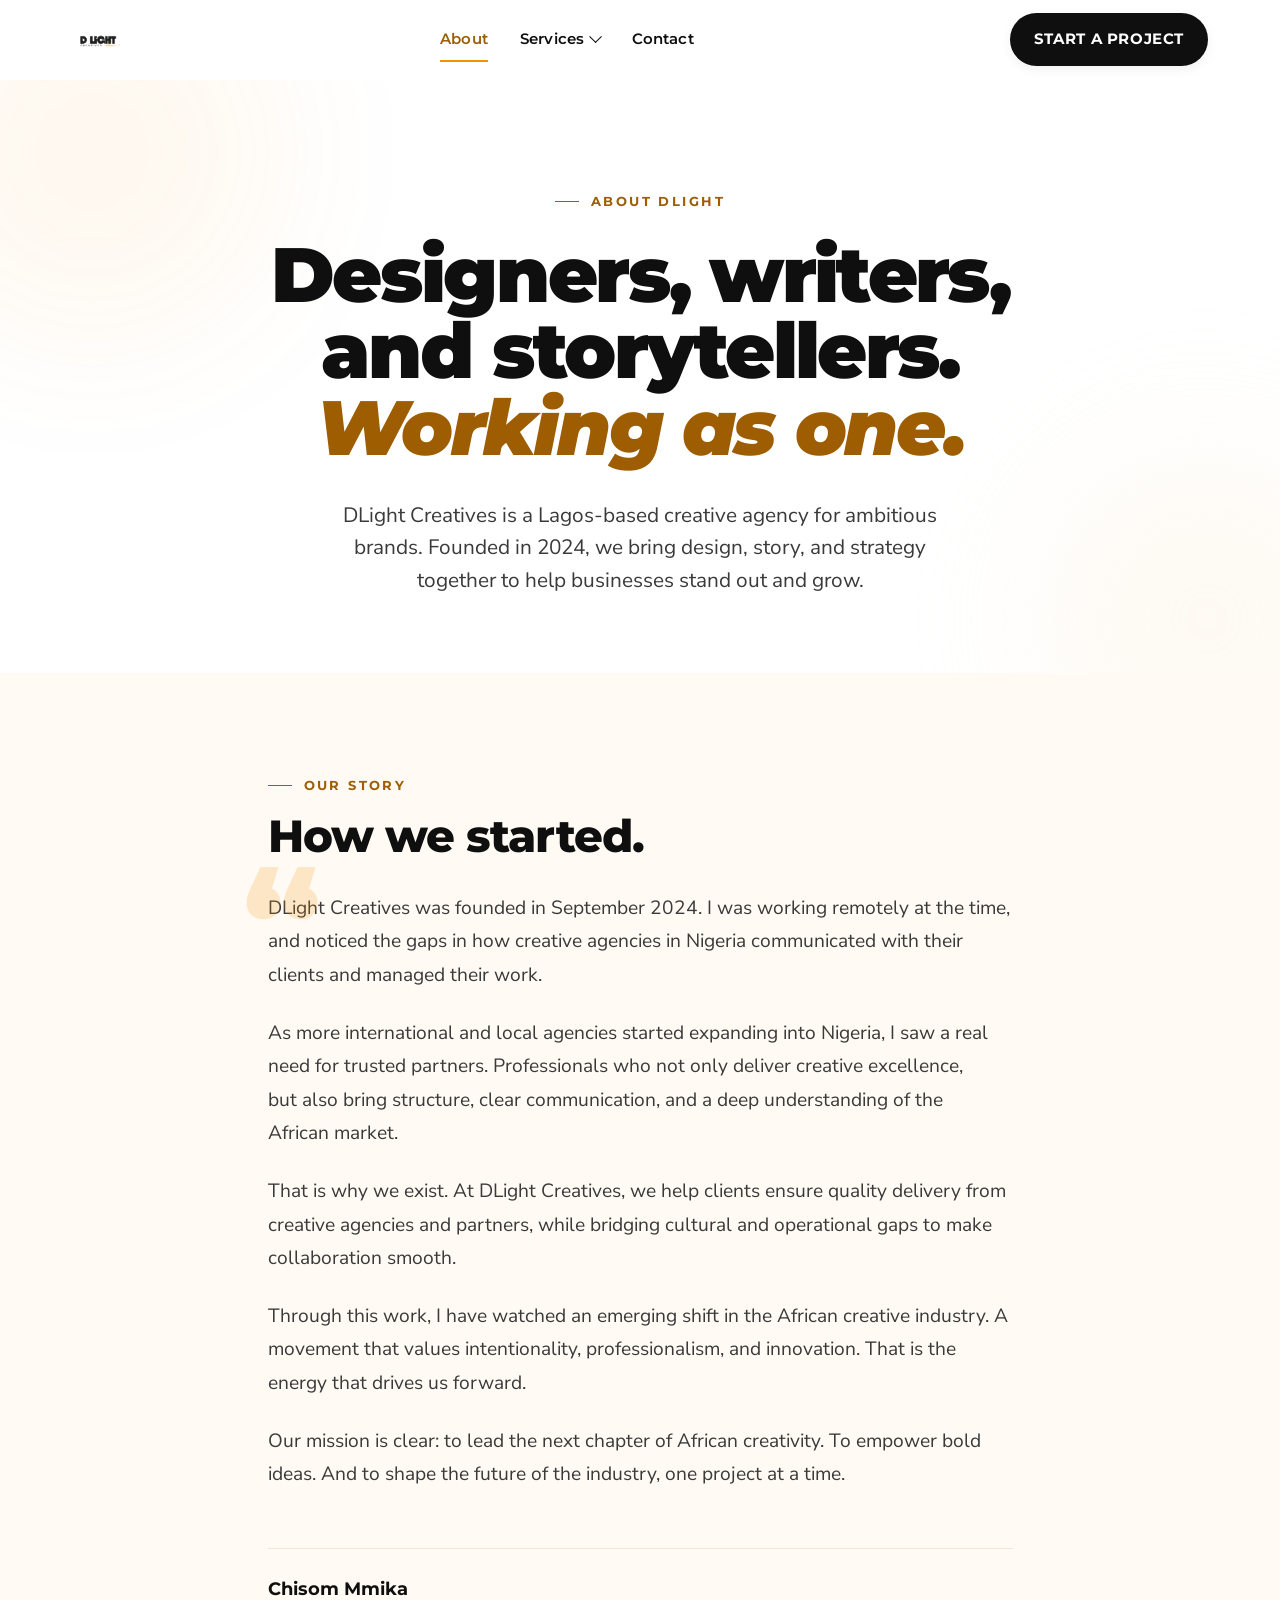
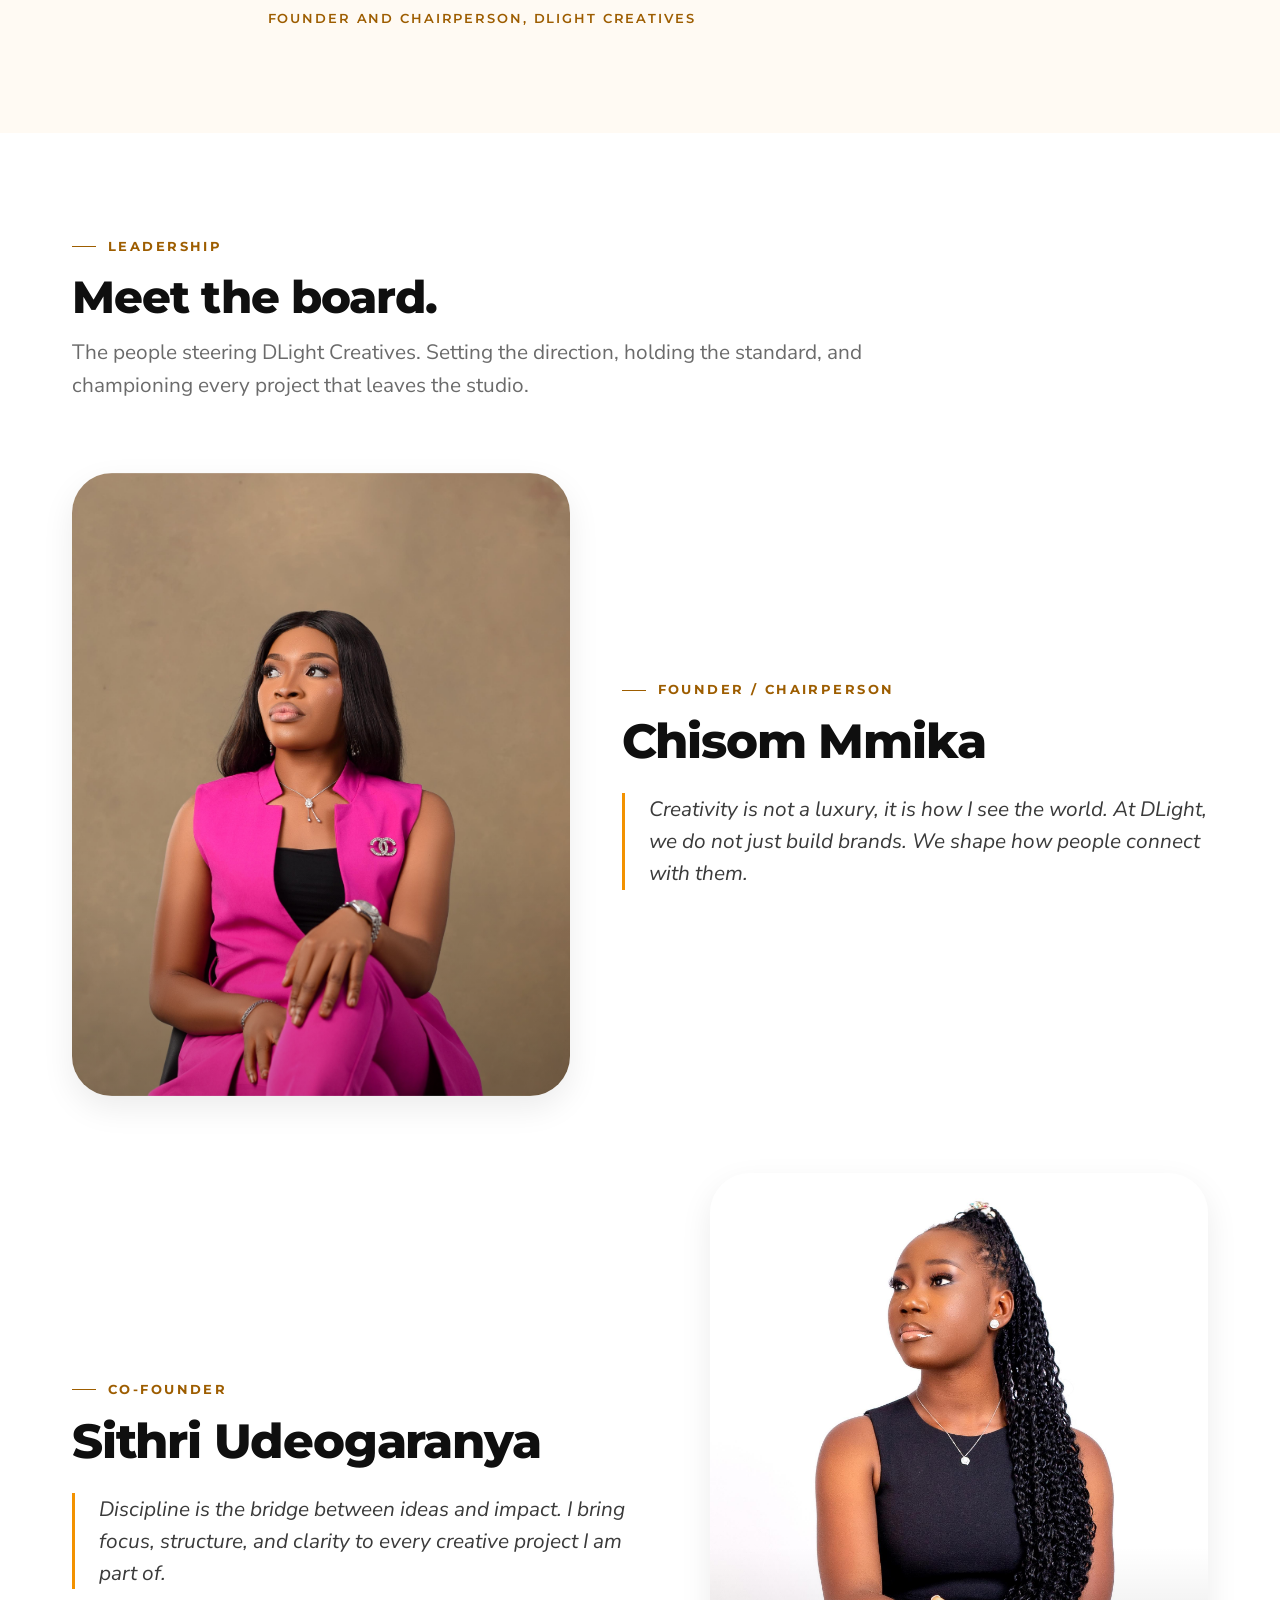
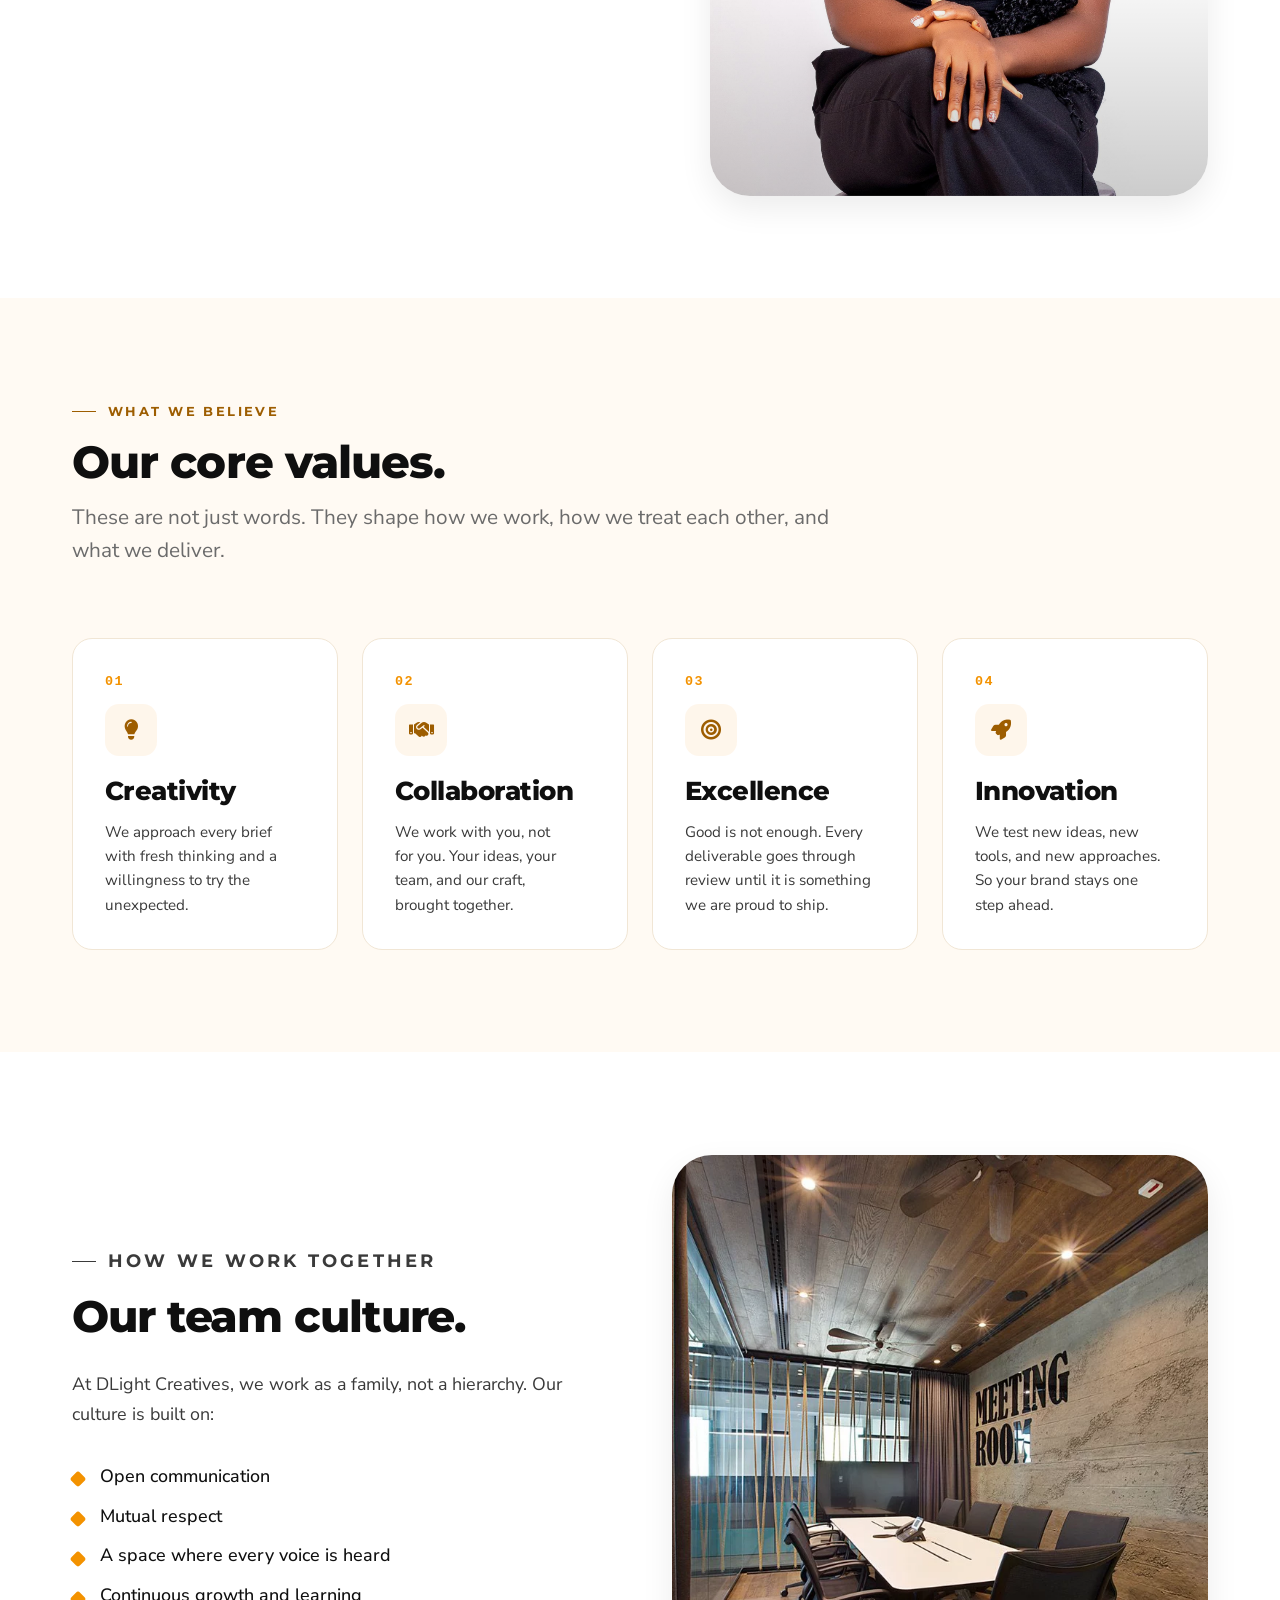
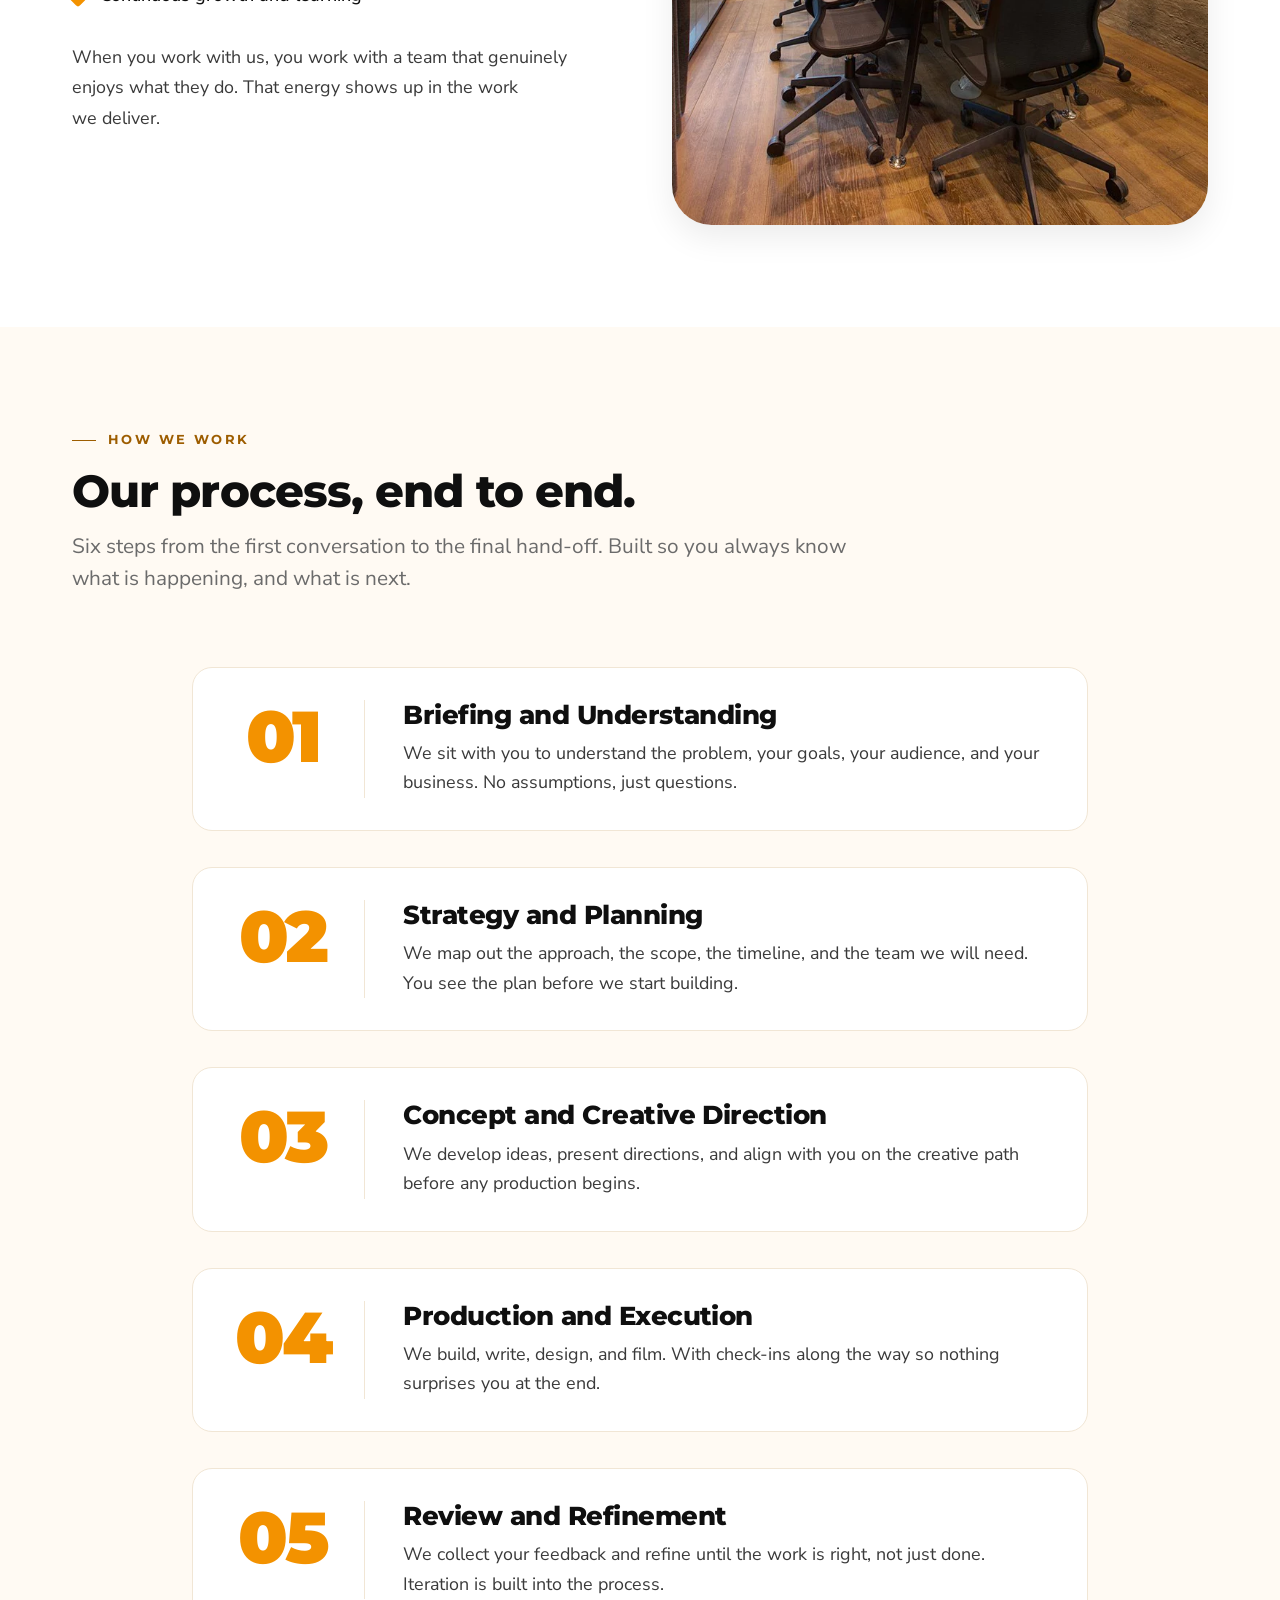
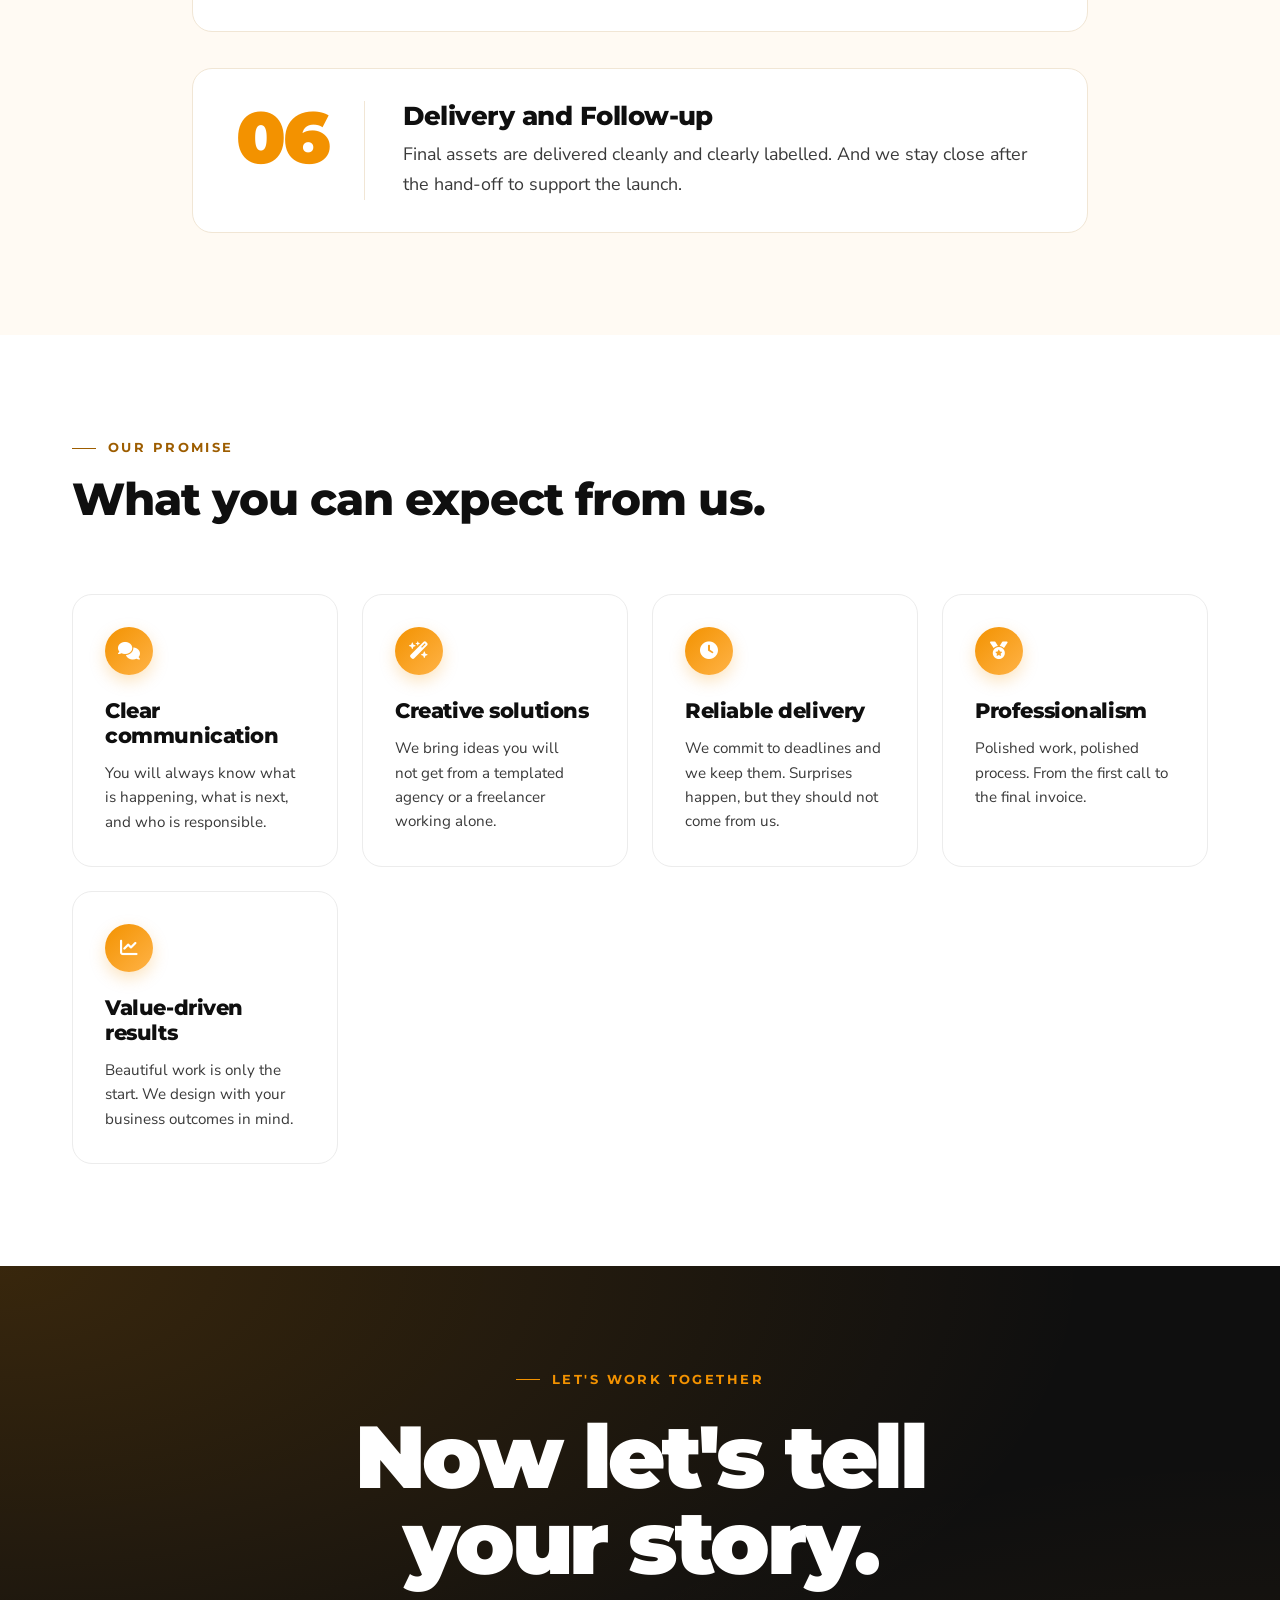
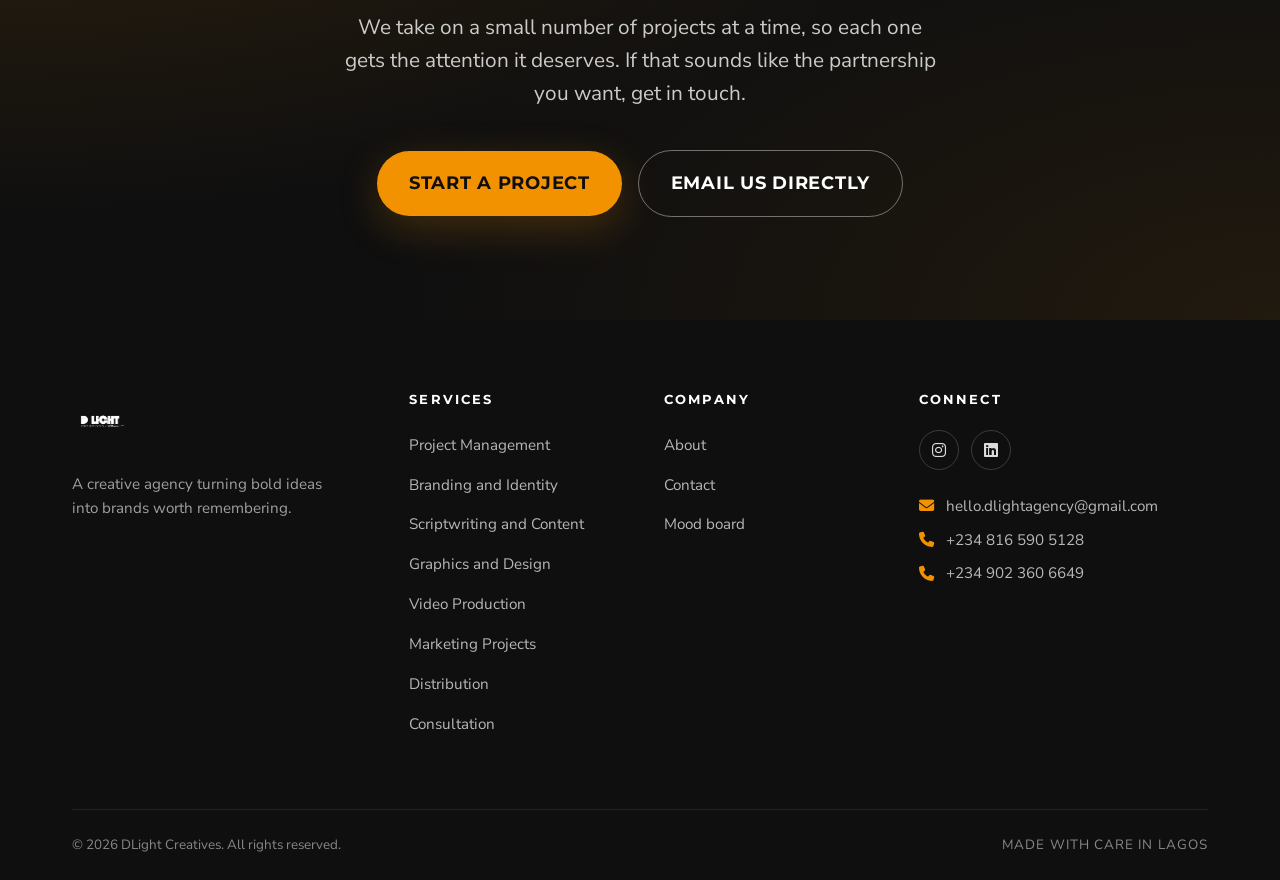
==== commit 826360a6: "Add Distribution service, reorder services, reframe team as board" ====
--- a/about.html
+++ b/about.html
@@ -95,7 +95,7 @@
             {
               "@type": "Person",
               "name": "Chisom Mmika",
-              "jobTitle": "Chairperson and CEO"
+              "jobTitle": "Founder and Chairperson"
             },
             {
               "@type": "Person",
@@ -181,7 +181,7 @@
                     </ul>
                   </div>
                   <div class="mega-col">
-                    <h4>Design and Production</h4>
+                    <h4>Production and Reach</h4>
                     <ul>
                       <li>
                         <a href="index.html#graphics-design"
@@ -198,6 +198,11 @@
                           >Marketing Projects</a
                         >
                       </li>
+                      <li>
+                        <a href="index.html#distribution-services"
+                          >Distribution</a
+                        >
+                      </li>
                     </ul>
                   </div>
                 </div>
@@ -301,12 +306,12 @@
       <section class="about-team section" aria-labelledby="team-heading">
         <div class="container">
           <header class="section-head" data-reveal>
-            <p class="eyebrow">The people</p>
-            <h2 id="team-heading">Meet the team.</h2>
+            <p class="eyebrow">Leadership</p>
+            <h2 id="team-heading">Meet the board.</h2>
             <p class="lead muted">
-              A small studio of designers, writers, and producers. We work
-              closely, share decisions, and stay accountable to each other and
-              to you.
+              The people steering DLight Creatives. Setting the direction,
+              holding the standard, and championing every project that leaves
+              the studio.
             </p>
           </header>
 
@@ -315,7 +320,7 @@
               <figure class="team-row__photo">
                 <img
                   src="images/chis.jpg"
-                  alt="Chisom Mmika, Chairperson and CEO"
+                  alt="Chisom Mmika, Founder and Chairperson"
                   width="600"
                   height="700"
                   loading="lazy"
@@ -686,19 +691,22 @@
                 <a href="index.html#project-management">Project Management</a>
               </li>
               <li>
+                <a href="index.html#branding-identity">Branding and Identity</a>
+              </li>
+              <li>
                 <a href="index.html#scriptwriting-content"
                   >Scriptwriting and Content</a
                 >
               </li>
               <li>
-                <a href="index.html#branding-identity">Branding and Identity</a>
-              </li>
-              <li>
                 <a href="index.html#graphics-design">Graphics and Design</a>
               </li>
               <li><a href="index.html#video-editing">Video Production</a></li>
               <li>
                 <a href="index.html#marketing-projects">Marketing Projects</a>
+              </li>
+              <li>
+                <a href="index.html#distribution-services">Distribution</a>
               </li>
               <li>
                 <a href="index.html#consultation-services">Consultation</a>
@@ -711,7 +719,7 @@
             <ul>
               <li><a href="about.html">About</a></li>
               <li><a href="contact.html">Contact</a></li>
-              <li><a href="index.html#work">Work</a></li>
+              <li><a href="index.html#work">Mood board</a></li>
             </ul>
           </div>
 
